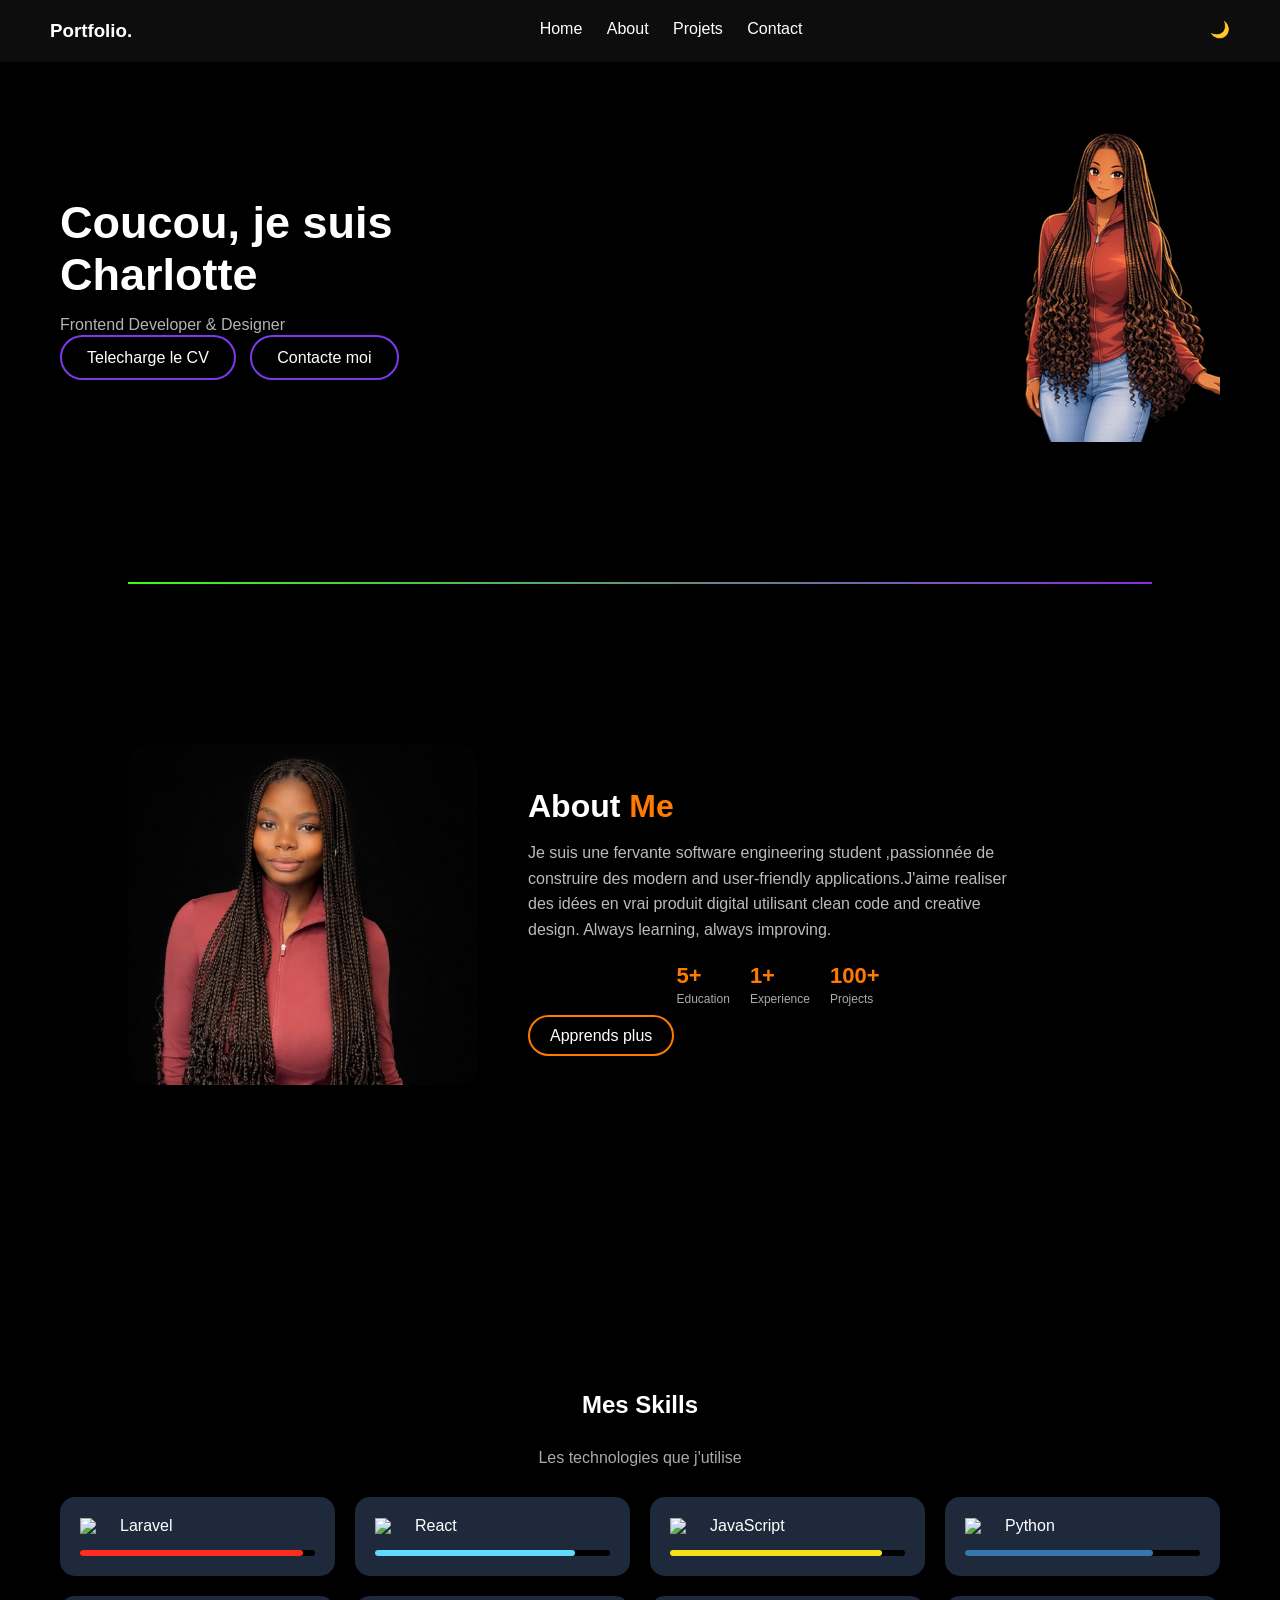
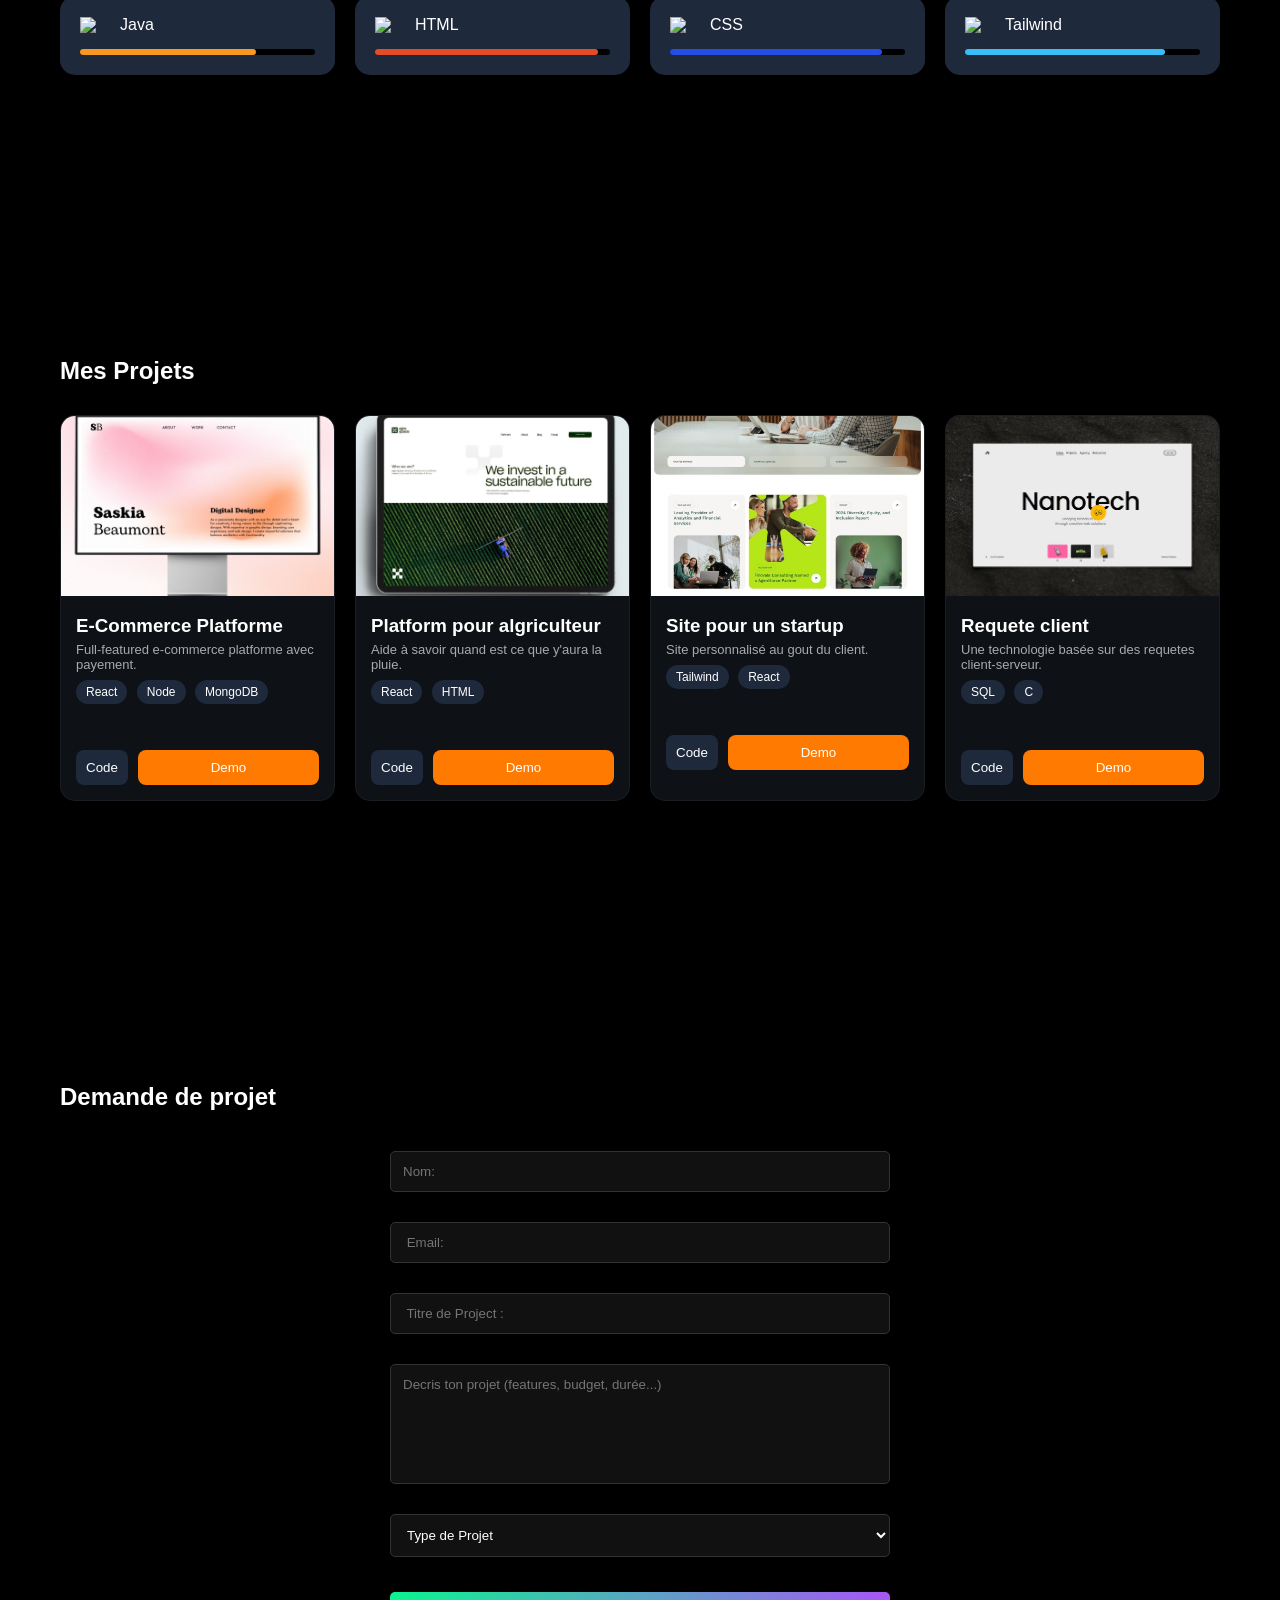
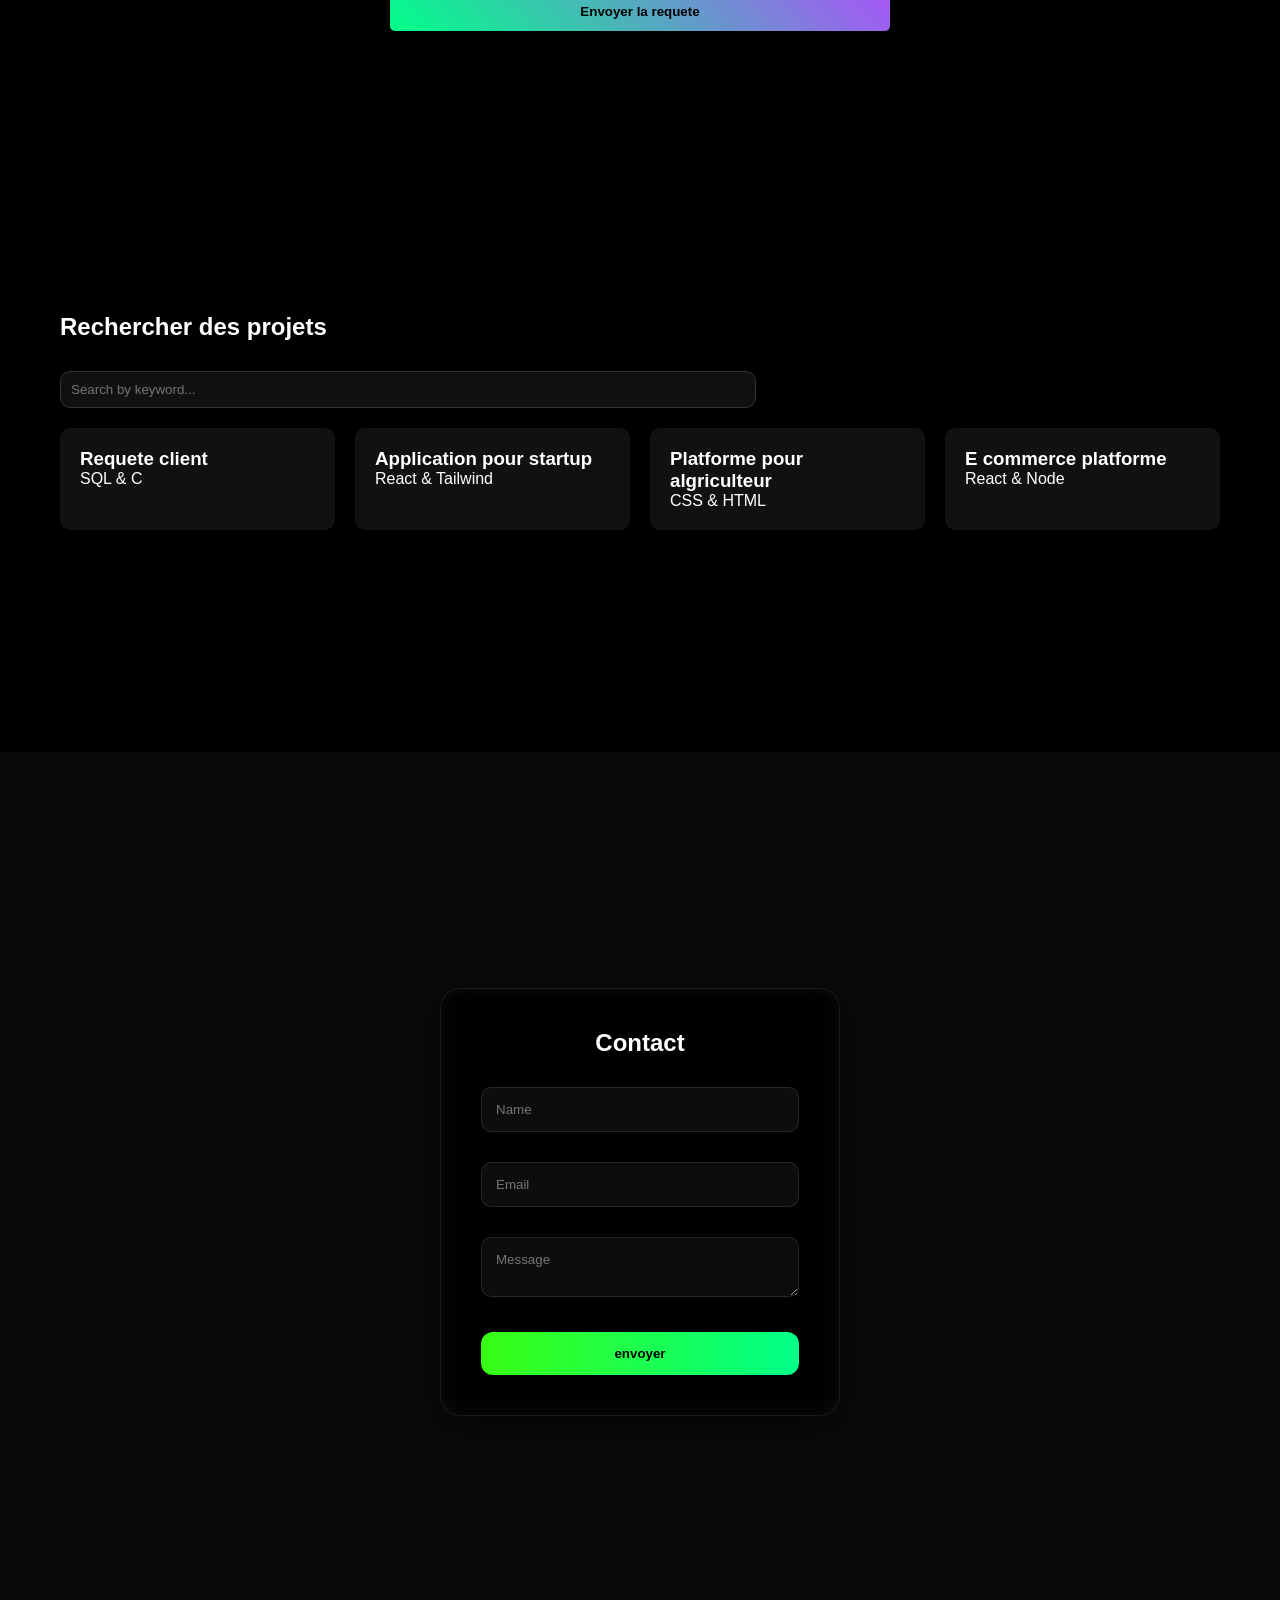
==== index.html @ 7bc85e10 "update changes" ====
<!DOCTYPE html>
<html lang="en">

<head>
    <meta charset="UTF-8">
    <title>Charlotte Portfolio</title>

    <style>
        /* RESET */
        * {
            margin: 0;
            padding: 0;
            box-sizing: border-box;
            font-family: 'Segoe UI', sans-serif;
            transition: 0.3s;
        }

        /* THEMES */
        :root {
            --bg: #000000;
            --card: #1e293b;
            --text: #fff;
            --accent: #7c3aed;
        }

        .light {
            --bg: #f3f4f6;
            --card: #ffffff;
            --text: #111;
        }

        /* BODY */
        body {
            background: var(--bg);
            color: var(--text);
        }

        /* NAV */
        nav {
            display: flex;
            justify-content: space-between;
            padding: 20px 50px;
            background: rgba(255, 255, 255, 0.05);
            backdrop-filter: blur(10px);
        }

        nav a {
            color: var(--text);
            text-decoration: none;
            margin: 0 10px;
        }

        .toggle {
            cursor: pointer;
        }

        /* HERO */
        .hero {
            display: flex;
            align-items: center;
            justify-content: space-between;
            padding: 60px;
            flex-wrap: wrap;
        }

        .hero-text {
            max-width: 500px;
            animation: fadeUp 1s ease;
        }

        .hero h1 {
            font-size: 45px;
        }

        .hero p {
            margin: 15px 0;
            opacity: 0.7;
        }

        .btn {
            padding: 12px 25px;
            border-radius: 30px;
            background: var(--accent);
            color: #fff;
            border: none;
            cursor: pointer;
            margin-right: 10px;
            margin-top: 100px;
            text-decoration: none;
        }

        .btn-outline {
            border: 2px solid var(--accent);
            background: none;
        }

        /* IMAGE */
        .hero img {
            max-width: 100%;
            animation: float 4s infinite ease-in-out;
        }


        /* ABOUT */
        .section {
            padding: 60px;
        }

        .about {
            display: flex;
            align-items: center;
            gap: 40px;
            flex-wrap: wrap;
        }

        .about-box {
            background: var(--card);
            padding: 20px;
            border-radius: 15px;
        }

        /* SKILLS */
        .skills {
            display: grid;
            grid-template-columns: repeat(auto-fit, minmax(220px, 1fr));
            gap: 20px;
        }

        .skill {
            background: var(--card);
            padding: 20px;
            border-radius: 15px;
        }

        .bar {
            height: 6px;
            background: #333;
            border-radius: 10px;
            margin-top: 10px;
        }

        .bar span {
            display: block;
            height: 100%;
            background: var(--accent);
        }

        /* PROJECTS */
        .projects {
            display: grid;
            grid-template-columns: repeat(auto-fit, minmax(250px, 1fr));
            gap: 20px;
        }

        .project {
            background: #1a1a1a;
            border-radius: 15px;
            overflow: hidden;
            transition: 0.4s;
        }

        .project:hover {
            transform: translateY(-10px);
        }

        /* CONTACT */
        form {
            display: grid;
            gap: 10px;
            max-width: 400px;
        }

        input,
        textarea {
            padding: 10px;
            border: none;
            border-radius: 10px;
            background: var(--card);
            color: var(--text);
        }

        /* ANIMATIONS */
        @keyframes fadeUp {
            from {
                opacity: 0;
                transform: translateY(30px);
            }

            to {
                opacity: 1;
            }
        }

        @keyframes float {

            0%,
            100% {
                transform: translateY(0);
            }

            50% {
                transform: translateY(-15px);
            }
        }

        /* RESPONSIVE */
        @media(max-width:768px) {
            .hero {
                flex-direction: column;
                text-align: center;
            }

            .about {
                flex-direction: column;
            }
        }

        /* SECTION */
        .skills-section {
            padding: 60px;
            text-align: center;
        }

        .subtitle {
            color: #aaa;
            margin-bottom: 30px;
        }

        /* GRID */
        .skills-grid {
            display: grid;
            grid-template-columns: repeat(auto-fit, minmax(220px, 1fr));
            gap: 20px;
        }

        /* CARD */
        .skill-card {
            background: #1e293b;
            padding: 20px;
            border-radius: 15px;
            text-align: left;
            transition: 0.3s;
        }

        .skill-card:hover {
            transform: translateY(-8px);
            box-shadow: 0 0 20px rgba(255, 122, 0, 0.3);
        }

        /* HEADER */
        .skill-header {
            display: flex;
            align-items: center;
            gap: 10px;
            margin-bottom: 15px;
        }

        .skill-header img {
            width: 30px;
        }

        /* PROGRESS */
        .progress {
            background: #000000;
            height: 6px;
            border-radius: 10px;
        }

        .bar {
            height: 100%;
            border-radius: 10px;
            animation: load 1.5s ease;
        }

        /* COLORS */
        .laravel {
            width: 95%;
            background: #ff2d20;
        }

        .react {
            width: 85%;
            background: #61dafb;
        }

        .js {
            width: 90%;
            background: #f7df1e;
        }

        .python {
            width: 80%;
            background: #3776ab;
        }

        /* ANIMATION */
        @keyframes load {
            from {
                width: 0;
            }
        }

        /* NOUVELLES BARRES */

        .java {
            width: 75%;
            background: #f89820;
        }

        .html {
            width: 95%;
            background: #e34c26;
        }

        .css {
            width: 90%;
            background: #264de4;
        }

        .tailwind {
            width: 85%;
            background: #38bdf8;
        }

        /* GRID */
        .projects {
            display: grid;
            grid-template-columns: repeat(auto-fit, minmax(300px, 1fr));
            gap: 25px;
        }

        /* CARD */
        .project-card {
            background: #0e1116;
            border-radius: 15px;
            overflow: hidden;
            border: 1px solid rgba(255, 255, 255, 0.05);
            transition: 0.4s ease;
        }

        /* IMAGE */
        .project-card img {
            width: 100%;
            height: 180px;
            object-fit: cover;
        }

        /* CONTENT */
        .project-content {
            padding: 15px;
        }

        .project-content h3 {
            margin-bottom: 5px;
        }

        .project-content p {
            font-size: 13px;
            color: #aaa;
        }

        /* TECH TAGS */
        .tech {
            margin: 10px 0;
        }

        .tech span {
            background: #1e293b;
            padding: 5px 10px;
            border-radius: 20px;
            margin-right: 5px;
            font-size: 12px;
        }

        /* BUTTONS */
        .buttons {
            display: flex;
            gap: 10px;
            margin-top: 50px;
        }

        .btn-dark {
            background: #1e293b;
            color: white;
            border: none;
            padding: 10px;
            border-radius: 8px;
            cursor: pointer;
        }

        .btn-orange {
            flex: 1;
            background: #ff7a00;
            color: white;
            border: none;
            padding: 10px;
            border-radius: 8px;
            cursor: pointer;
        }

        /* 🔥 HOVER PROPRE */
        .project-card:hover {
            transform: translateY(-8px);
            box-shadow: 0 15px 40px rgba(0, 0, 0, 0.6);
        }

        .project-card:hover img {
            transform: scale(1.05);
        }

        .project-card img {
            transition: 0.4s;
        }

        /* SECTION */
        .about {
            padding: 80px 10%;
        }

        /* LAYOUT */
        .about-container {
            display: flex;
            align-items: center;
            justify-content: space-between;
            gap: 50px;
            flex-wrap: wrap;
        }

        /* IMAGE */
        .about-img img {
            width: 350px;
            border-radius: 20px;
            object-fit: cover;
            box-shadow: 0 20px 40px rgba(0, 0, 0, 0.6);
        }

        /* TEXT */
        .about-text {
            max-width: 500px;
        }

        .about-text h2 {
            font-size: 32px;
            margin-bottom: 15px;
        }

        .about-text h2 span {
            color: #ff7a00;
        }

        .about-text p {
            color: #bbb;
            margin-bottom: 20px;
            line-height: 1.6;
        }

        /* STATS */
        .about-stats {
            display: flex;
            gap: 30px;
            margin: 20px 0;
        }

        .about-stats h3 {
            color: #ff7a00;
            font-size: 22px;
        }

        .about-stats span {
            font-size: 12px;
            color: #aaa;
        }

        @media (max-width: 768px) {
            .navbar {
                flex-direction: column;
                gap: 10px;
            }
        }

        @media (max-width: 768px) {
            .hero-buttons {
                display: flex;
                flex-direction: column;
                gap: 10px;
            }
        }

        .about-stats {
            display: flex;
            gap: 20px;
            flex-wrap: wrap;
            justify-content: center;
        }

        @media (max-width: 768px) {
            .about-content {
                flex-direction: column;
                text-align: center;
            }

            .about-content img {
                width: 80%;
                margin: auto;
            }
        }

        @media (max-width: 768px) {
            section {
                padding: 40px 20px;
            }
        }

        @media (max-width: 768px) {
            .hero {
                flex-direction: column;
                text-align: center;
            }
        }

        /* BUTTON */
        .learn-btn {
            padding: 10px 20px;
            border: 2px solid #ff7a00;
            background: transparent;
            color: #fff;
            border-radius: 25px;
            cursor: pointer;
            transition: 0.3s;
            text-decoration: none;
        }

        .learn-btn:hover {
            background: #ff7a00;
            color: #000;
        }

        .contact-section {
            min-height: 100vh;
            display: flex;
            justify-content: center;
            align-items: center;

            background: #0a0a0a;
        }

        /* CONTAINER */
        .contact-wrapper {
            width: 400px;
            padding: 40px;
            border-radius: 20px;

            background: rgb(0, 0, 0);
            backdrop-filter: blur(20px);
            -webkit-backdrop-filter: blur(20px);

            border: 1px solid rgba(255, 255, 255, 0.1);

            box-shadow:
                0 8px 32px rgba(0, 0, 0, 0.6),
                inset 0 0 20px rgba(255, 255, 255, 0.05);

            text-align: center;
        }

        /* TITLE */
        .contact-wrapper h2 {
            color: white;
            margin-bottom: 20px;
        }

        .contact-form input,
        .contact-form textarea {
            width: 100%;
            margin: 10px 0;
            padding: 14px;

            border-radius: 10px;
            border: 1px solid rgba(255, 255, 255, 0.1);

            background: rgba(255, 255, 255, 0.05);
            color: white;

            outline: none;
            transition: 0.3s;
        }

        /* FOCUS ANIMATION */
        .contact-form input:focus,
        .contact-form textarea:focus {
            border: 1px solid #39ff14;
            box-shadow: 0 0 10px rgba(57, 255, 20, 0.4);
        }

        .contact-form button {
            width: 100%;
            margin-top: 15px;
            padding: 14px;

            border: none;
            border-radius: 12px;

            background: linear-gradient(90deg, #39ff14, #00ff88);
            color: black;
            font-weight: bold;

            cursor: pointer;
            transition: 0.3s;
        }

        .contact-form button:hover {
            transform: translateY(-2px);
            box-shadow: 0 0 20px #39ff14;
        }

        .contact-form button {
            width: 100%;
            margin-top: 15px;
            padding: 14px;

            border: none;
            border-radius: 12px;

            background: linear-gradient(90deg, #39ff14, #00ff88);
            color: black;
            font-weight: bold;

            cursor: pointer;
            transition: 0.3s;
        }

        .contact-form button:hover {
            transform: translateY(-2px);
            box-shadow: 0 0 20px #39ff14;
        }

        .fade-up {
            opacity: 0;
            transform: translateY(40px);
            transition: all 0.8s ease;
        }

        .fade-up.show {
            opacity: 1;
            transform: translateY(0);
        }

        .section-divider {
            width: 0;
            height: 2px;
            margin: 80px auto;
            background: linear-gradient(to right, #39ff14, #8a2be2);
            transition: width 1s ease;
        }

        .section-divider.show {
            width: 80%;
        }

        h2 {
            margin-bottom: 30px;
        }

        /* FORM */
        .form {
            max-width: 500px;
            margin: auto;
            display: flex;
            flex-direction: column;
        }

        .form input,
        .form textarea,
        .form select {
            margin: 10px 0;
            padding: 12px;
            border: 1px solid #333;
            background: #111;
            color: white;
            border-radius: 5px;
        }

        .form textarea {
            height: 120px;
            resize: none;
        }

        /* BUTTON */
        .form button {
            margin-top: 15px;
            padding: 12px;
            border: none;
            background: linear-gradient(45deg, #00ff88, #a855f7);
            color: black;
            font-weight: bold;
            cursor: pointer;
            border-radius: 5px;
        }

        /* SEARCH */
        #search {
            width: 60%;
            padding: 10px;
            margin-bottom: 20px;
            background: #111;
            border: 1px solid #333;
            color: white;
        }

        /* PROJECTS */
        .projects {
            display: grid;
            grid-template-columns: repeat(auto-fit, minmax(200px, 1fr));
            gap: 20px;
        }

        .project {
            background: #111;
            padding: 20px;
            border-radius: 10px;
            transition: 0.3s;
        }

        .project:hover {
            box-shadow: 0 0 10px #a855f7;
        }
    </style>
</head>

<body>

    <nav>
        <h3>Portfolio.</h3>
        <div>
            <a href="#">Home</a>
            <a href="about.html">About</a>
            <a href="projects.html">Projets</a>
            <a href="contact.html">Contact</a>
        </div>
        <span class="toggle" onclick="toggleMode()">🌙</span>
    </nav>

    <section class="hero">
        <div class="hero-text">
            <h1>Coucou, je suis Charlotte</h1>
            <p>Frontend Developer & Designer</p>
            <a href="files/cv_design_exact.pdf" class="btn btn-outline">Telecharge le CV</a>
            <a href="contact.html" class="btn btn-outline">Contacte moi</a>
        </div>
        <img src="images/image0.png">
    </section>
    <div class="section-divider"></div>
    <section class="about">

        <div class="about-container">

            <!-- IMAGE -->
            <div class="about-img">
                <img src="images/image0 (12).jpeg" alt="me">
            </div>

            <!-- TEXT -->
            <div class="about-text">
                <h2>About <span>Me</span></h2>

                <p>
                    Je suis une fervante software engineering student ,passionnée de construire des modern
                    and user-friendly applications.J'aime realiser des idées en vrai produit digital utilisant
                    clean code and creative design. Always learning, always improving.
                </p>

                <!-- STATS -->
                <div class="about-stats">
                    <div>
                        <h3>5+</h3>
                        <span>Education</span>
                    </div>
                    <div>
                        <h3>1+</h3>
                        <span> Experience</span>
                    </div>
                    <div>
                        <h3>100+</h3>
                        <span>Projects </span>
                    </div>
                </div>

                <a href="about.html" class="learn-btn">Apprends plus</a>

            </div>

        </div>

    </section>
    <div class="section-divider"></div>

    <section class="skills-section">
        <h2>Mes Skills</h2>
        <p class="subtitle"> Les technologies que j'utilise</p>

        <div class="skills-grid">

            <!-- Laravel -->
            <div class="skill-card">
                <div class="skill-header">
                    <img src="https://cdn.jsdelivr.net/gh/devicons/devicon/icons/laravel/laravel-original.svg">
                    <span>Laravel</span>
                </div>
                <div class="progress">
                    <div class="bar laravel"></div>
                </div>
            </div>

            <!-- React -->
            <div class="skill-card">
                <div class="skill-header">
                    <img src="https://cdn.jsdelivr.net/gh/devicons/devicon/icons/react/react-original.svg">
                    <span>React</span>
                </div>
                <div class="progress">
                    <div class="bar react"></div>
                </div>
            </div>

            <!-- JavaScript -->
            <div class="skill-card">
                <div class="skill-header">
                    <img src="https://cdn.jsdelivr.net/gh/devicons/devicon/icons/javascript/javascript-original.svg">
                    <span>JavaScript</span>
                </div>
                <div class="progress">
                    <div class="bar js"></div>
                </div>
            </div>

            <!-- Python -->
            <div class="skill-card">
                <div class="skill-header">
                    <img src="https://cdn.jsdelivr.net/gh/devicons/devicon/icons/python/python-original.svg">
                    <span>Python</span>
                </div>
                <div class="progress">
                    <div class="bar python"></div>
                </div>
            </div>

            <!-- Java -->
            <div class="skill-card">
                <div class="skill-header">
                    <img src="https://cdn.jsdelivr.net/gh/devicons/devicon/icons/java/java-original.svg">
                    <span>Java</span>
                </div>
                <div class="progress">
                    <div class="bar java"></div>
                </div>
            </div>

            <!-- HTML -->
            <div class="skill-card">
                <div class="skill-header">
                    <img src="https://cdn.jsdelivr.net/gh/devicons/devicon/icons/html5/html5-original.svg">
                    <span>HTML</span>
                </div>
                <div class="progress">
                    <div class="bar html"></div>
                </div>
            </div>

            <!-- CSS -->
            <div class="skill-card">
                <div class="skill-header">
                    <img src="https://cdn.jsdelivr.net/gh/devicons/devicon/icons/css3/css3-original.svg">
                    <span>CSS</span>
                </div>
                <div class="progress">
                    <div class="bar css"></div>
                </div>
            </div>

            <!-- Tailwind -->
            <div class="skill-card">
                <div class="skill-header">
                    <img src="https://cdn.jsdelivr.net/gh/devicons/devicon/icons/tailwindcss/tailwindcss-original.svg">
                    <span>Tailwind</span>
                </div>
                <div class="progress">
                    <div class="bar tailwind"></div>
                </div>
            </div>

        </div>
    </section>
    <div class="section-divider"></div>

    <section class="section">
        <h2>Mes Projets</h2>
        <div class="projects">

            <!-- CARD -->
            <div class="project-card">
                <img src="images/image0 (11).jpeg">

                <div class="project-content">
                    <h3>E-Commerce Platforme</h3>
                    <p>Full-featured e-commerce platforme avec payement.</p>

                    <div class="tech">
                        <span>React</span>
                        <span>Node</span>
                        <span>MongoDB</span>
                    </div>

                    <div class="buttons">
                        <button class="btn-dark">Code</button>
                        <button class="btn-orange">Demo</button>
                    </div>
                </div>
            </div>

            <!-- DUPLIQUE POUR FAIRE 8 -->
            <div class="project-card">
                <img src="images/image1 (1).jpeg">
                <div class="project-content">
                    <h3>Platform pour algriculteur</h3>
                    <p>Aide à savoir quand est ce que y'aura la pluie.</p>
                    <div class="tech">
                        <span>React</span>
                        <span>HTML</span>
                    </div>
                    <div class="buttons">
                        <button class="btn-dark">Code</button>
                        <button class="btn-orange">Demo</button>
                    </div>
                </div>
            </div>

            <div class="project-card">
                <img src="images/image2.jpeg">
                <div class="project-content">
                    <h3>Site pour un startup</h3>
                    <p>Site personnalisé au gout du client.</p>
                    <div class="tech">
                        <span>Tailwind</span>
                        <span>React</span>
                    </div>
                    <div class="buttons">
                        <button class="btn-dark">Code</button>
                        <button class="btn-orange">Demo</button>
                    </div>
                </div>
            </div>

            <div class="project-card">
                <img src="images/image4.jpeg">
                <div class="project-content">
                    <h3>Requete client </h3>
                    <p>Une technologie basée sur des requetes client-serveur.</p>
                    <div class="tech">
                        <span>SQL</span>
                        <span>C</span>
                    </div>
                    <div class="buttons">
                        <button class="btn-dark">Code</button>
                        <button class="btn-orange">Demo</button>
                    </div>
                </div>
            </div>





        </div>
    </section>

    <div class="section-divider"></div>
    <section class="section">
        <h2>Demande de projet</h2>

        <form class="form">
            <input type="text" placeholder="Nom:" required>
            <input type="email" placeholder=" Email:" required>

            <input type="text" placeholder=" Titre de Project :" required>

            <textarea placeholder="Decris ton projet (features, budget, durée...)" required></textarea>

            <select required>
                <option value=""> Type de Projet </option>
                <option>Website</option>
                <option>Mobile App</option>
                <option>Backend API</option>
            </select>

            <button type="submit">Envoyer la requete</button>
        </form>
    </section>

    <div class="section-divider"></div>
    <!-- ===== PROJECT SEARCH ===== -->
    <section class="section">
        <h2>Rechercher des projets</h2>

        <input type="text" id="search" placeholder="Search by keyword...">

        <div class="projects">

            <div class="project" data-name="portfolio website html css">
                <h3>Requete client</h3>
                <p>SQL & C</p>
            </div>

            <div class="project" data-name="todo app javascript">
                <h3>Application pour startup</h3>
                <p>React & Tailwind</p>
            </div>

            <div class="project" data-name="data analysis python pandas">
                <h3>Platforme pour algriculteur</h3>
                <p>CSS & HTML</p>
            </div>

            <div class="project" data-name="api backend express node">
                <h3>E commerce platforme</h3>
                <p>React & Node</p>
            </div>

        </div>
    </section>

    <div class="section-divider"></div>

    <section class="contact-section">
        <div class="contact-wrapper">

            <h2>Contact</h2>

            <form class="contact-form">
                <input type="text" placeholder="Name">
                <input type="email" placeholder="Email">
                <textarea placeholder="Message"></textarea>

                <button type="submit">envoyer</button>
            </form>

        </div>
    </section>

    <script>
        function toggleMode() {
            document.body.classList.toggle("light")
        }
        const elements = document.querySelectorAll('.fade-up');

        window.addEventListener('scroll', () => {
            elements.forEach(el => {
                const top = el.getBoundingClientRect().top;
                if (top < window.innerHeight - 50) { el.classList.add('show'); }
            });
        });
        document.querySelectorAll('.section-divider').forEach(el => {
            const top = el.getBoundingClientRect().top;
            if (top < window.innerHeight - 50) { el.classList.add('show'); }
        }); const
            search = document.getElementById("search"); const projects = document.querySelectorAll(".project");
        search.addEventListener("keyup", () => {
            let value = search.value.toLowerCase();

            projects.forEach(project => {
                let name = project.dataset.name;
                project.style.display = name.includes(value) ? "block" : "none";
            });
        });

    </script>

</body>

</html>
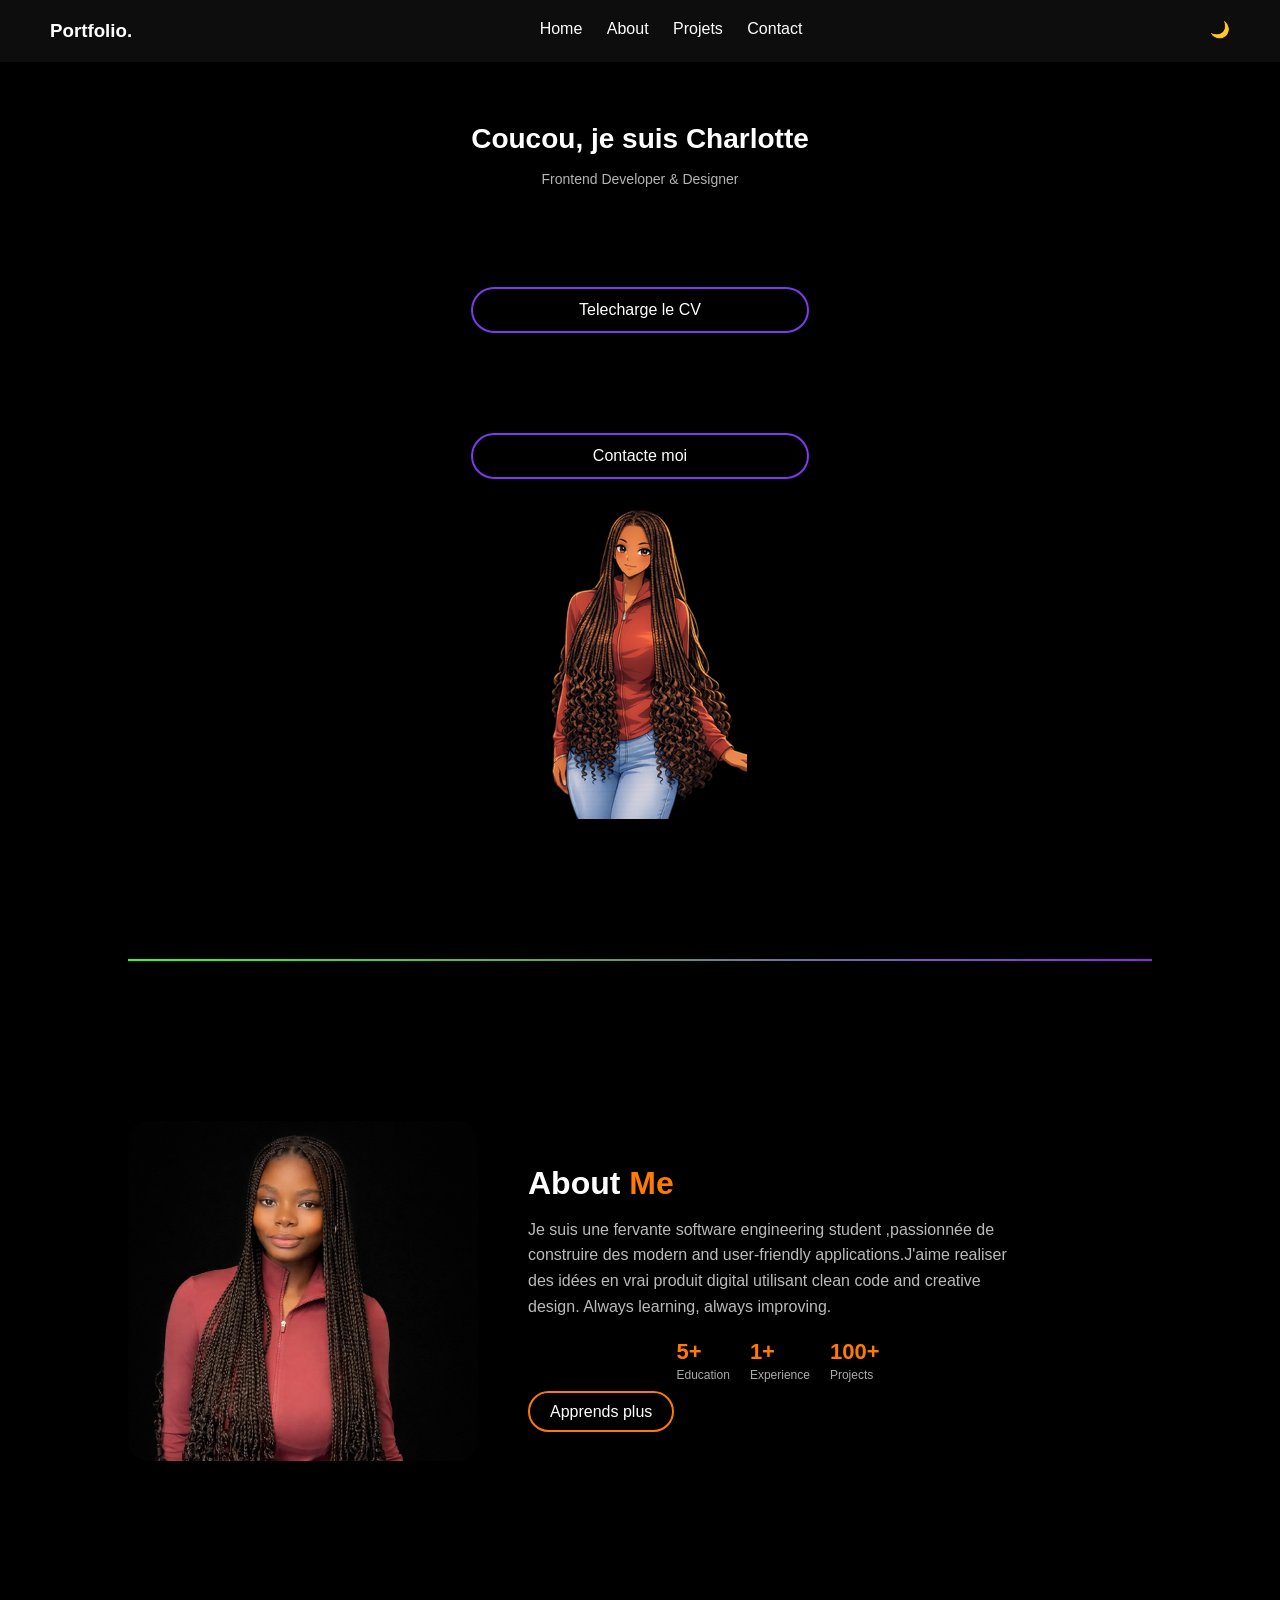
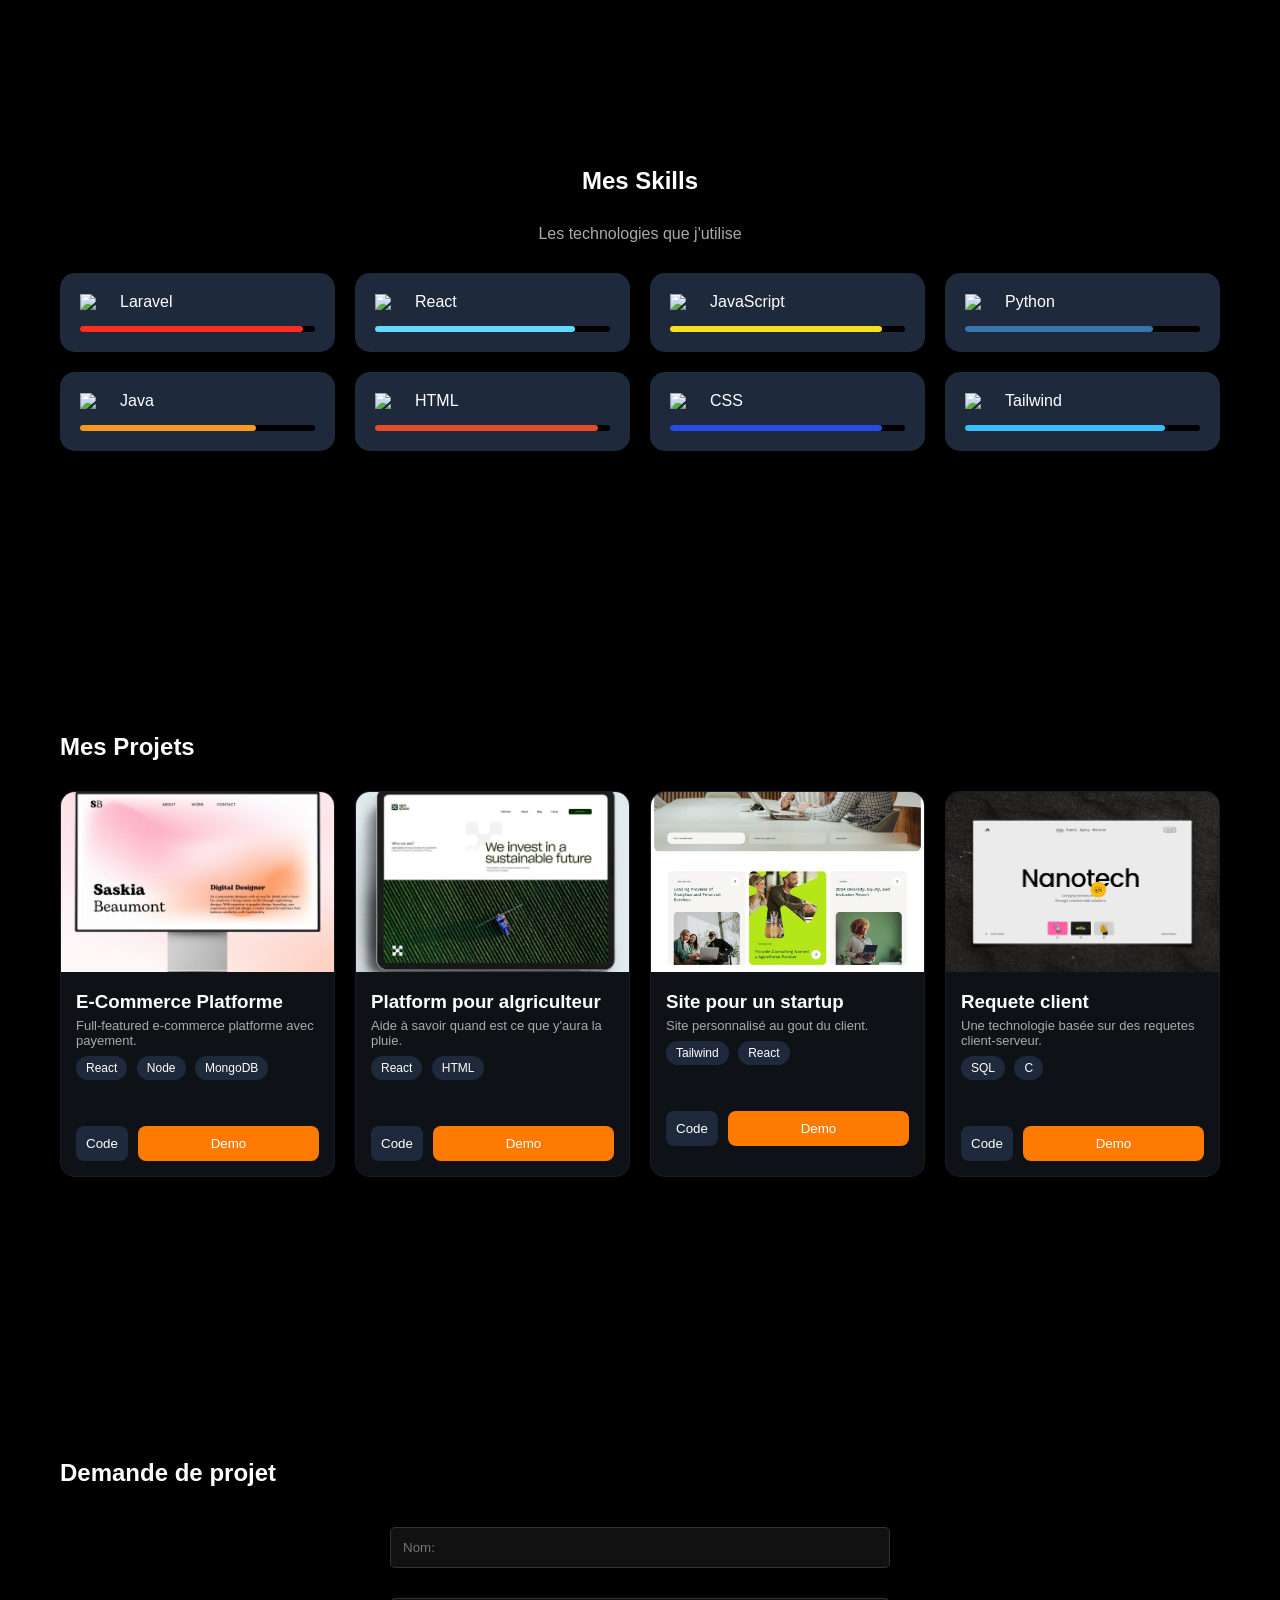
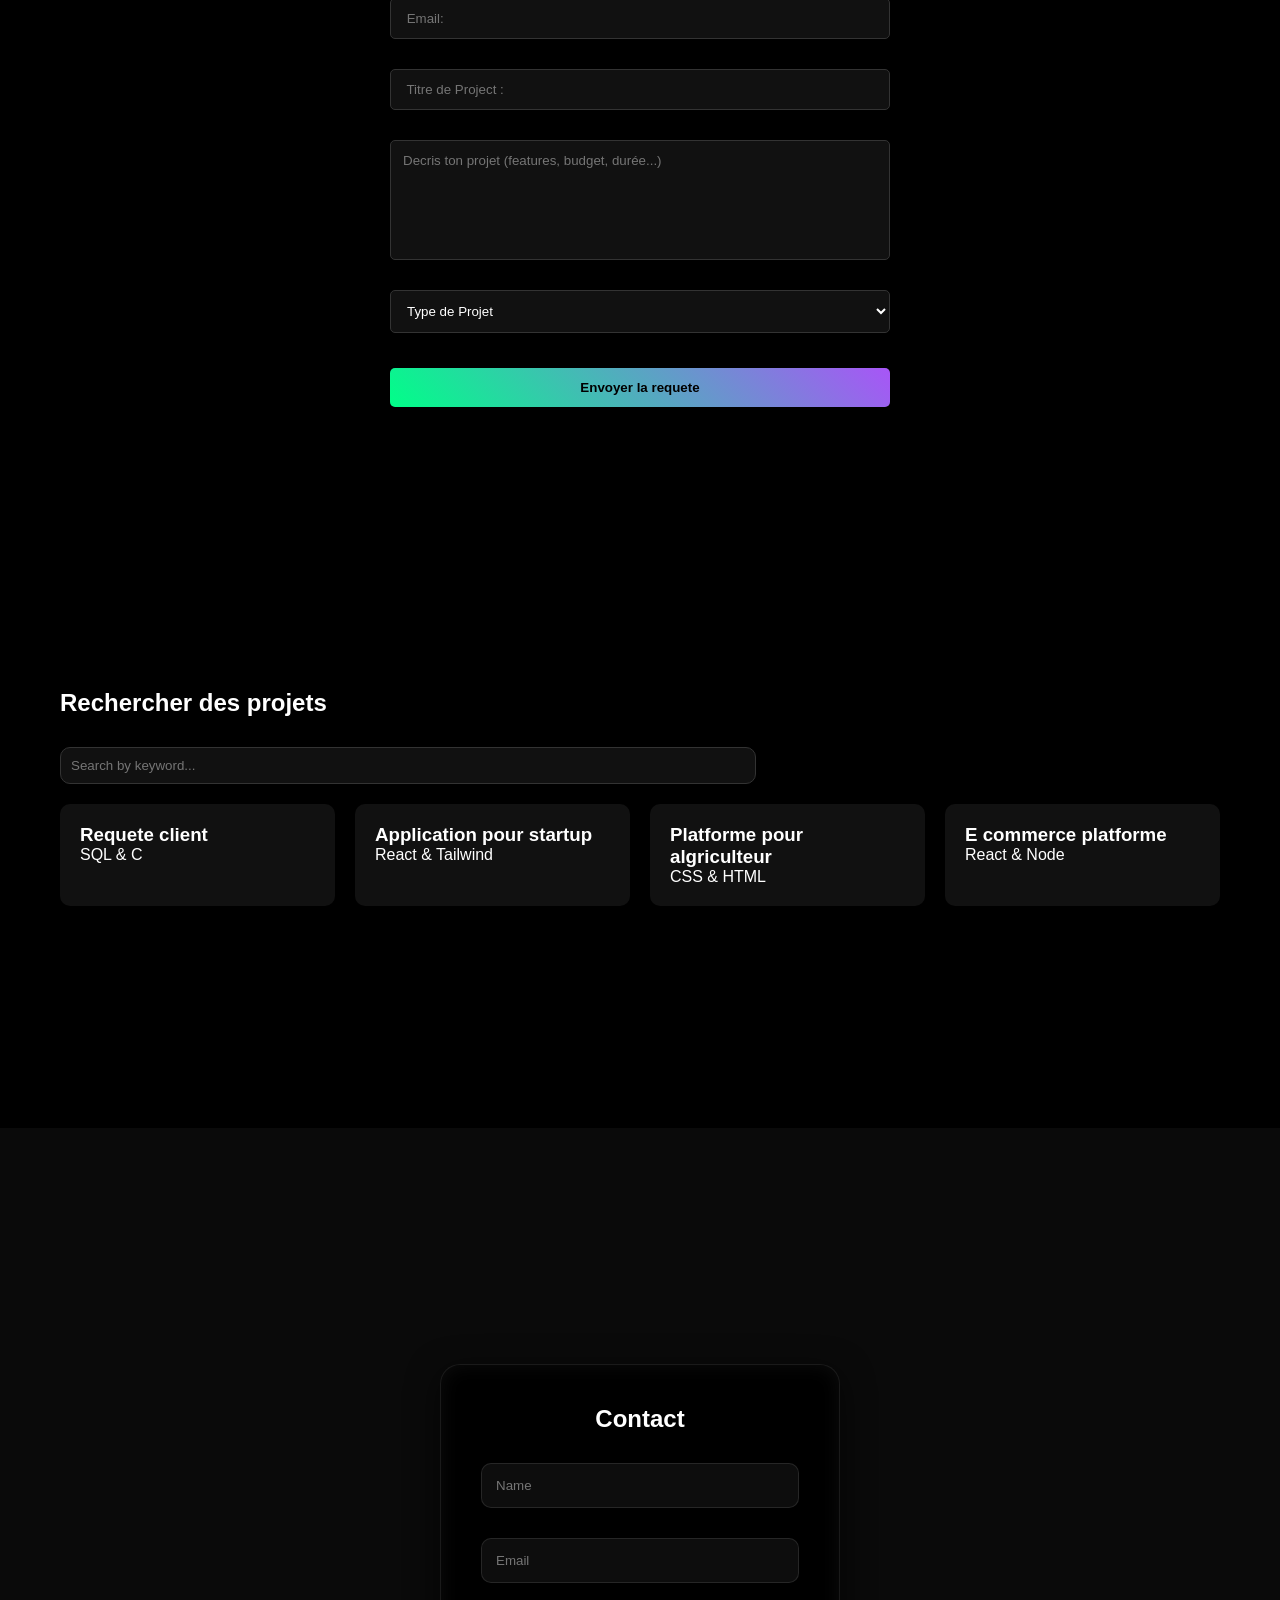
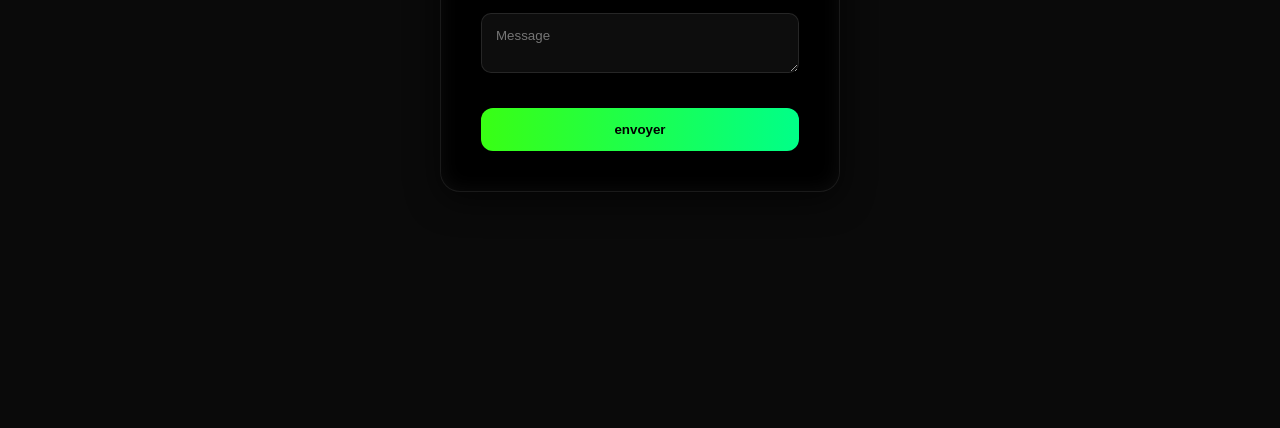
==== commit 66bccba6: "update changes" ====
--- a/index.html
+++ b/index.html
@@ -3,6 +3,7 @@
 
 <head>
     <meta charset="UTF-8">
+    <meta name="viewport" content="width=device-witdh,initial-scale=1.0 ">
     <title>Charlotte Portfolio</title>
 
     <style>
@@ -57,7 +58,9 @@
         /* HERO */
         .hero {
             display: flex;
+            flex-direction: column;
             align-items: center;
+            text-align: center;
             justify-content: space-between;
             padding: 60px;
             flex-wrap: wrap;
@@ -69,12 +72,14 @@
         }
 
         .hero h1 {
-            font-size: 45px;
+            font-size: 28px;
+            line-height: 1.2;
         }
 
         .hero p {
             margin: 15px 0;
             opacity: 0.7;
+            font-size: 14px;
         }
 
         .btn {
@@ -87,6 +92,11 @@
             margin-right: 10px;
             margin-top: 100px;
             text-decoration: none;
+            display: flex;
+            flex-direction: column;
+            align-items: center;
+            width: 100%;
+            gap: 10px;
         }
 
         .btn-outline {
@@ -96,7 +106,8 @@
 
         /* IMAGE */
         .hero img {
-            max-width: 100%;
+            max-width: 80%;
+            margin-top: 20px;
             animation: float 4s infinite ease-in-out;
         }
 
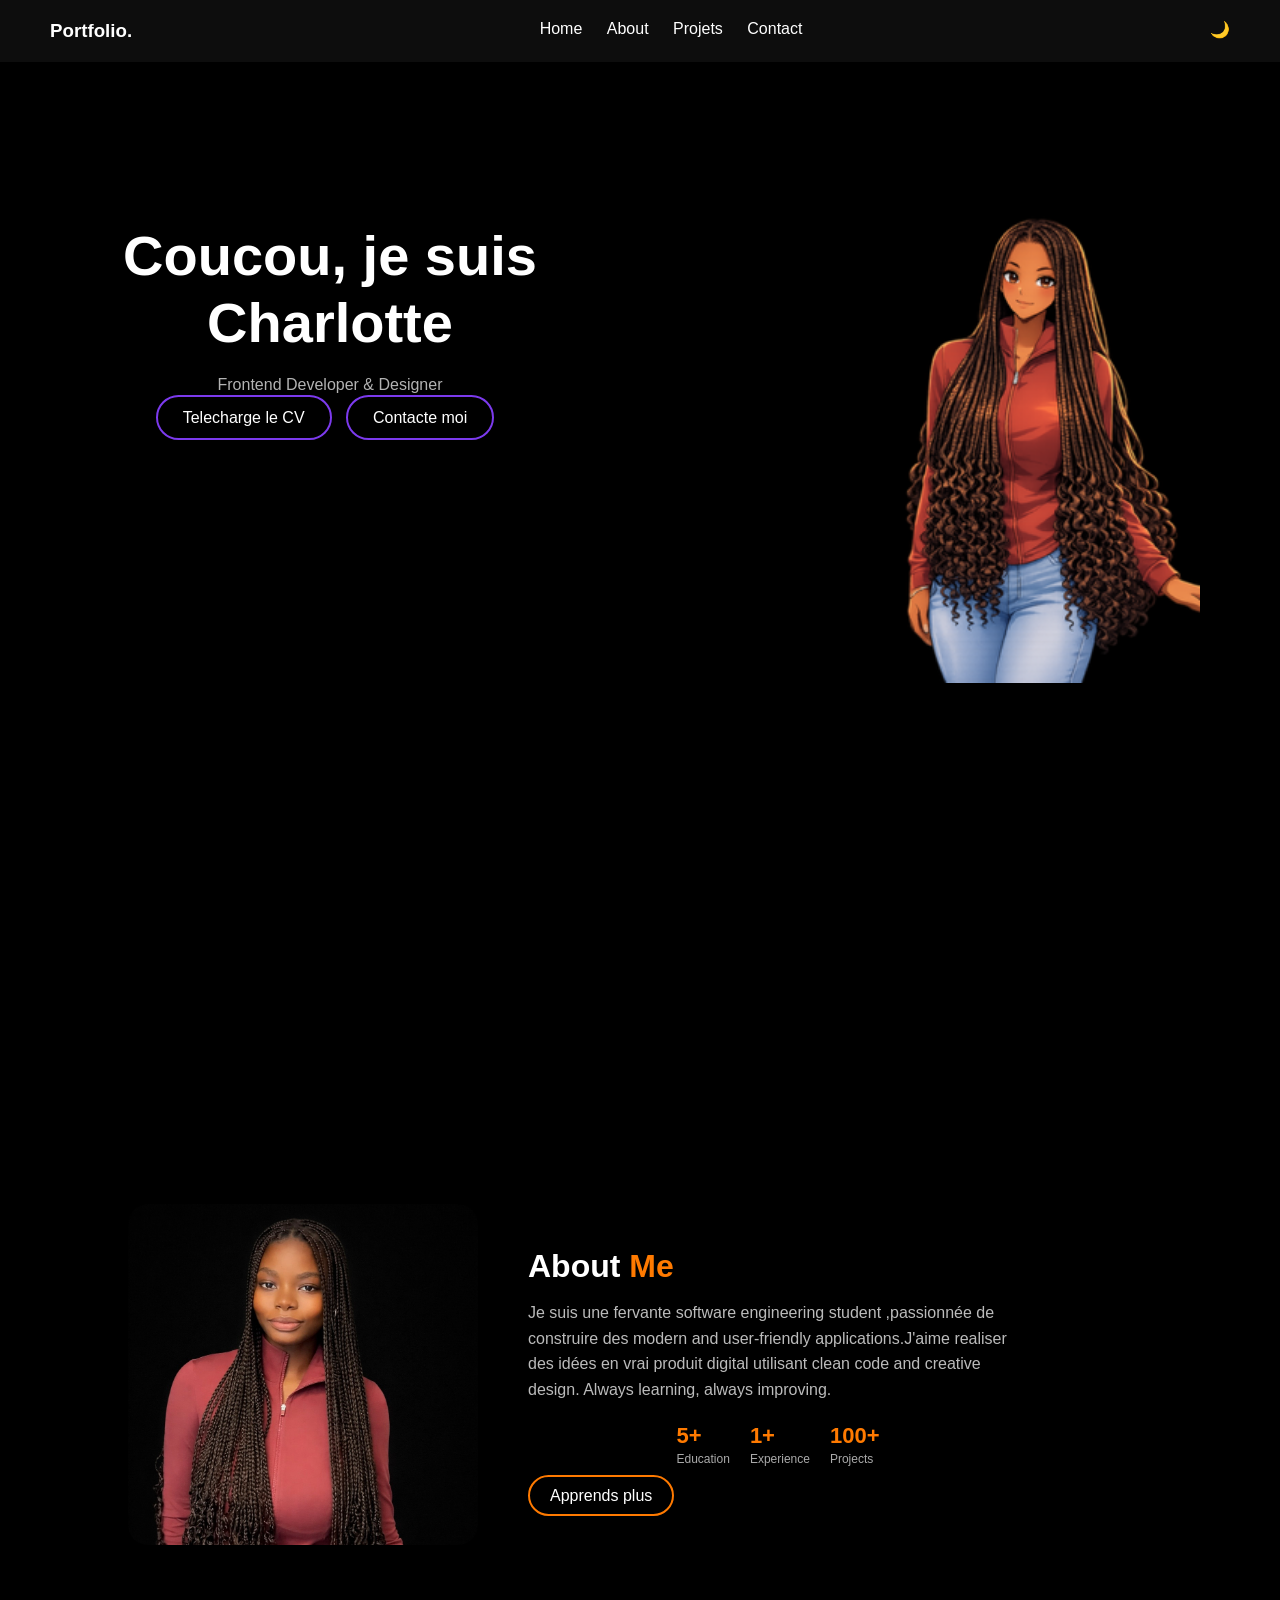
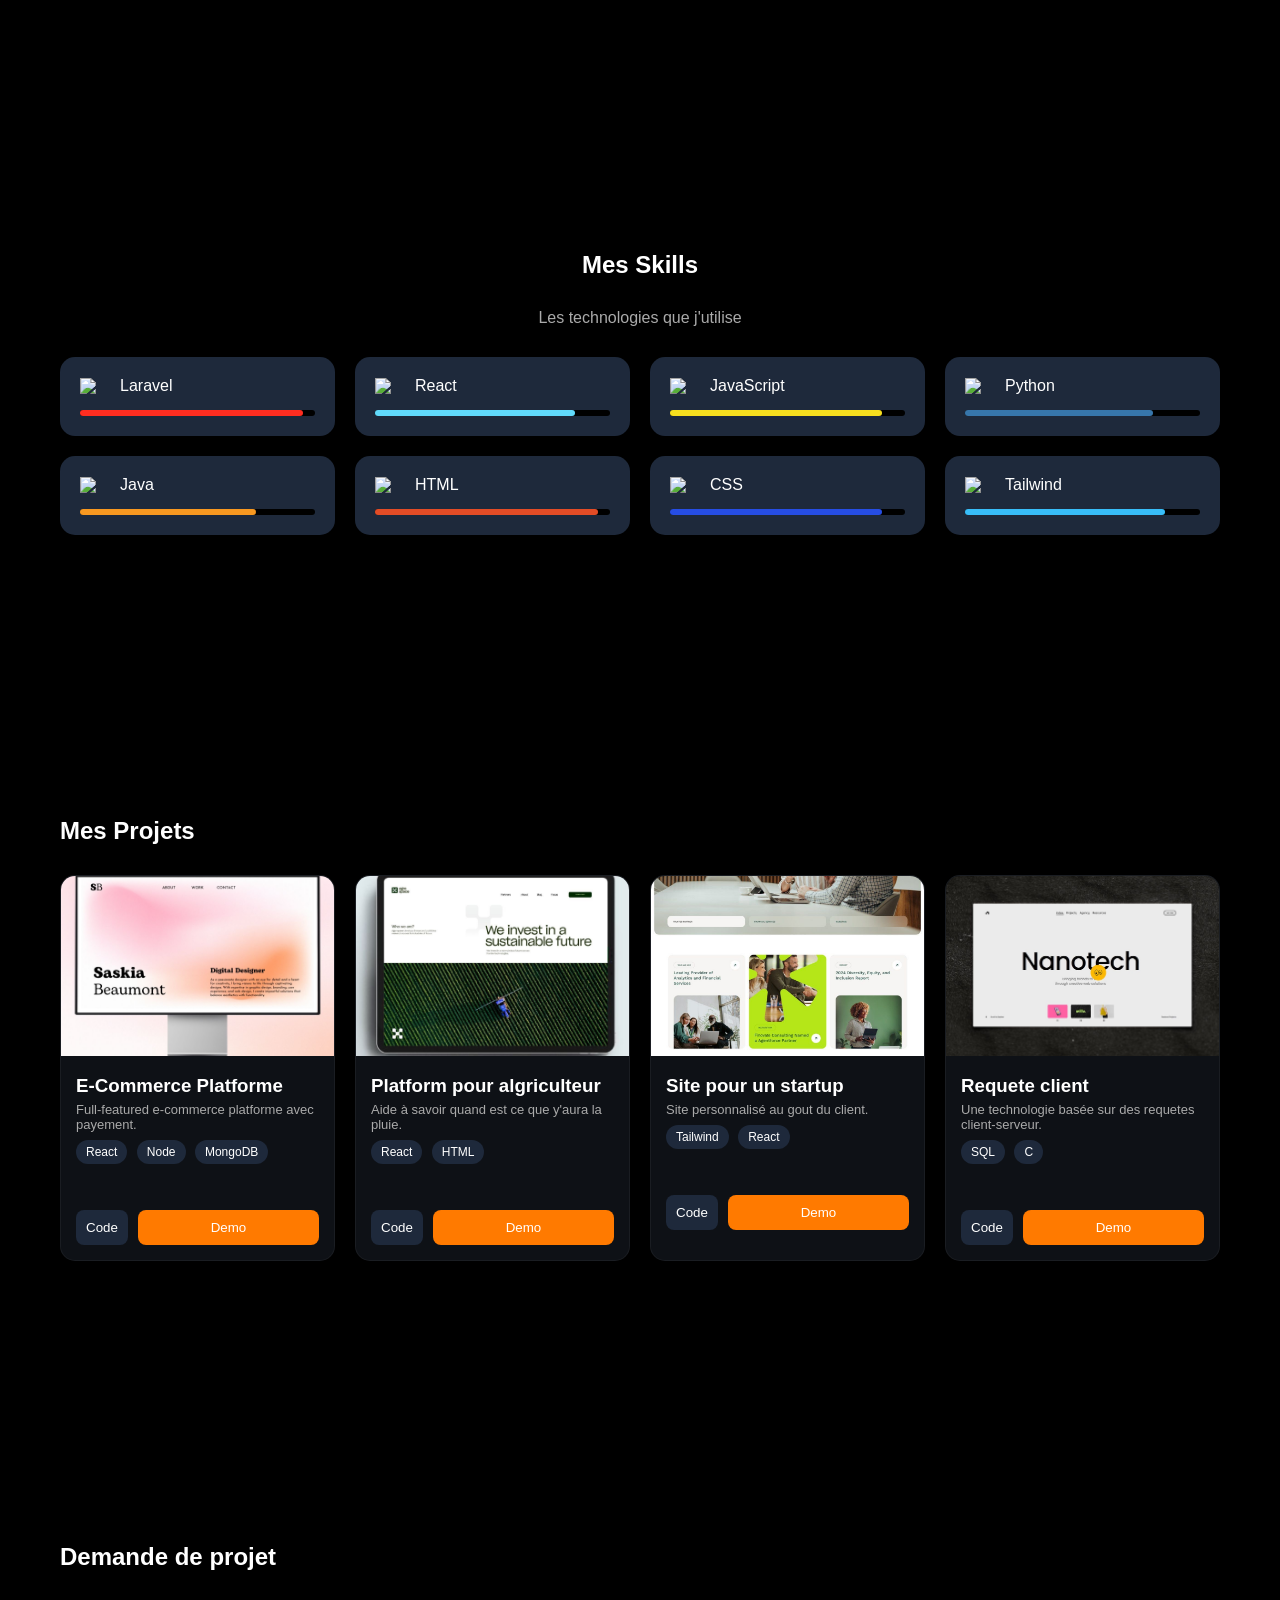
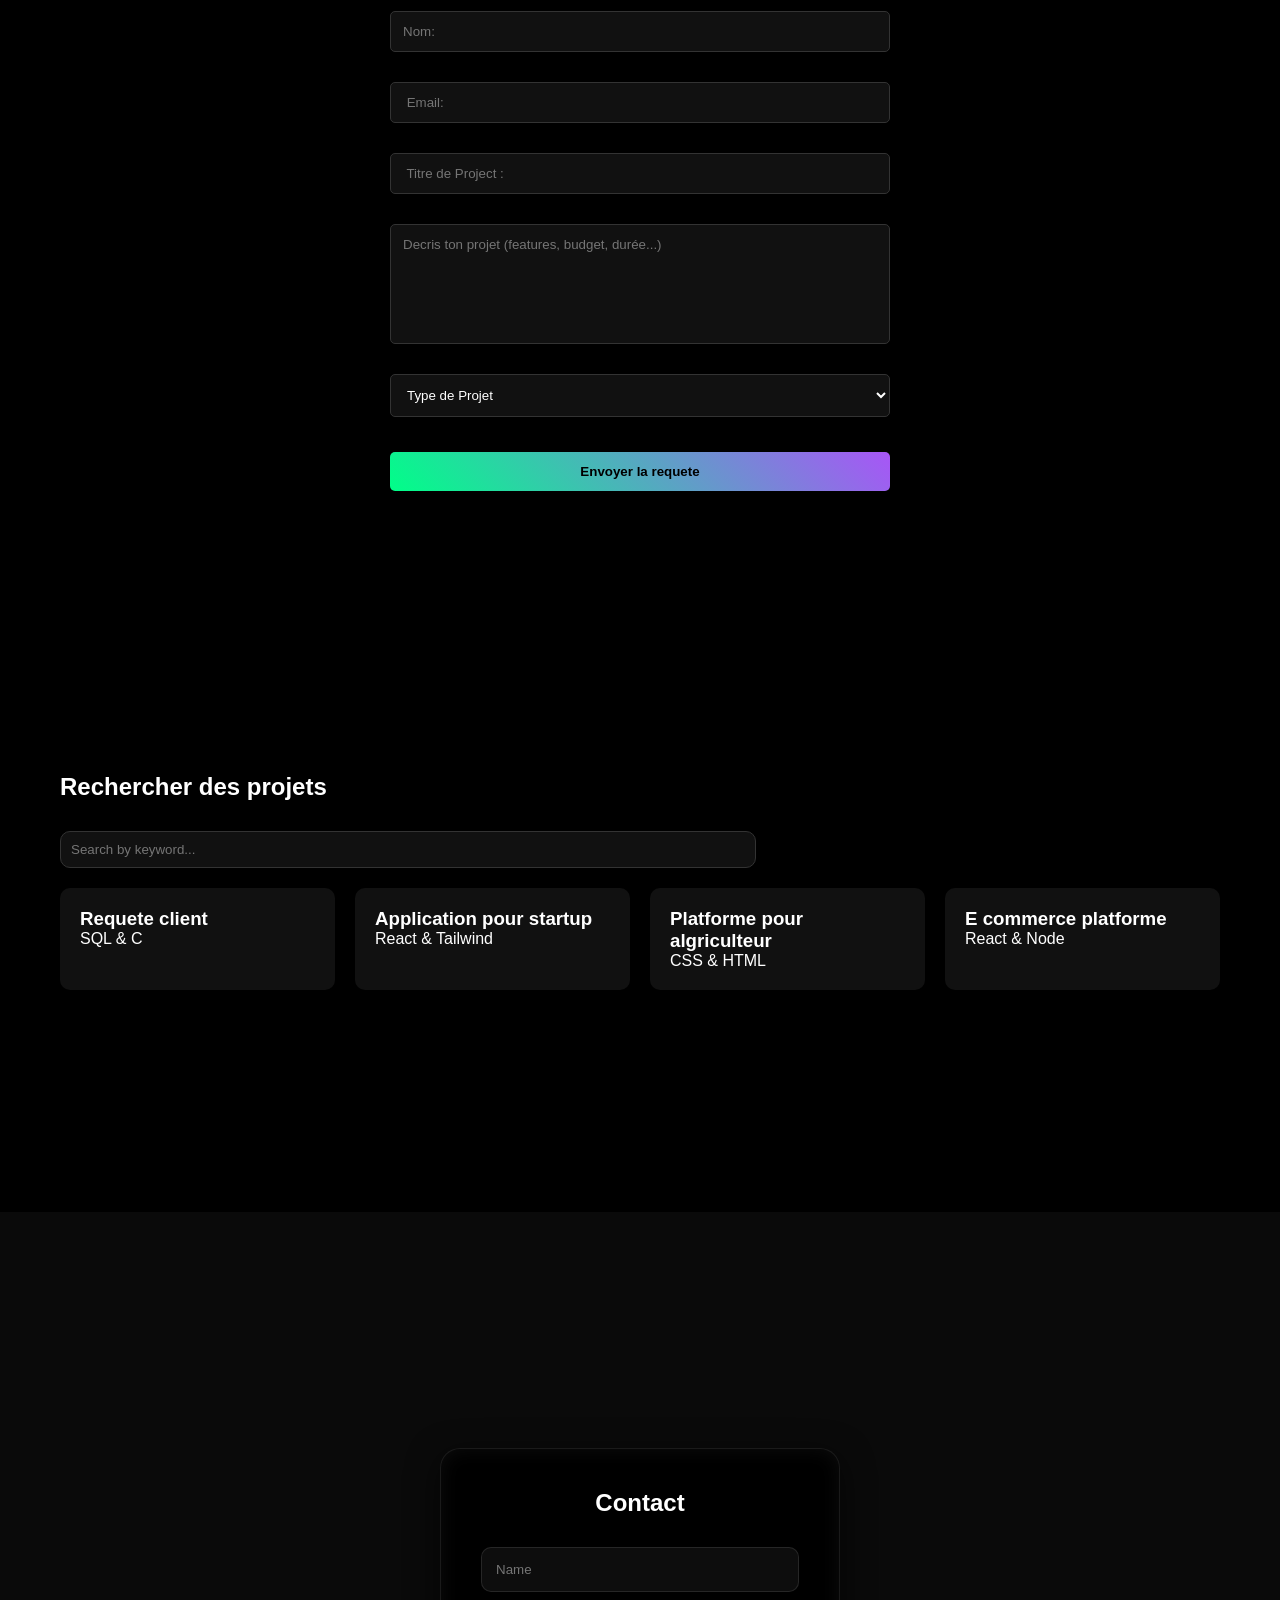
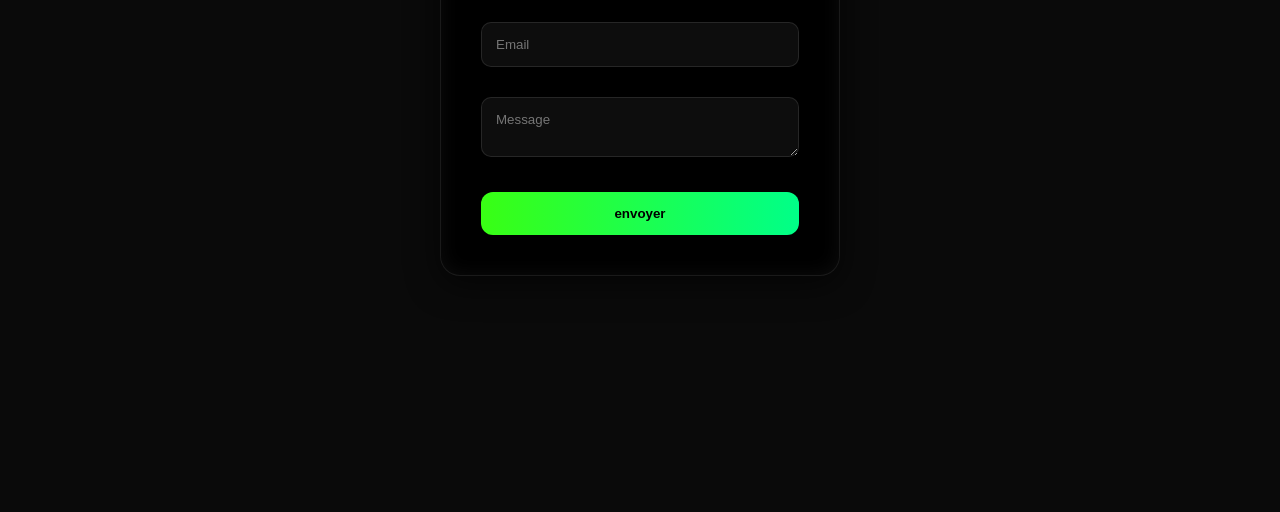
==== commit 1796afe1: "update changes" ====
--- a/index.html
+++ b/index.html
@@ -58,28 +58,31 @@
         /* HERO */
         .hero {
             display: flex;
-            flex-direction: column;
-            align-items: center;
+            align-items: flex-start;
             text-align: center;
             justify-content: space-between;
-            padding: 60px;
-            flex-wrap: wrap;
+            padding: 120px 80px;
+            min-height: 100vh;
+
         }
 
         .hero-text {
             max-width: 500px;
+            margin-top: 40px;
             animation: fadeUp 1s ease;
         }
 
         .hero h1 {
-            font-size: 28px;
+            font-size: 56px;
             line-height: 1.2;
+            margin-bottom: 20px;
+
         }
 
         .hero p {
             margin: 15px 0;
             opacity: 0.7;
-            font-size: 14px;
+
         }
 
         .btn {
@@ -92,11 +95,7 @@
             margin-right: 10px;
             margin-top: 100px;
             text-decoration: none;
-            display: flex;
-            flex-direction: column;
-            align-items: center;
-            width: 100%;
-            gap: 10px;
+
         }
 
         .btn-outline {
@@ -106,11 +105,39 @@
 
         /* IMAGE */
         .hero img {
-            max-width: 80%;
+
             margin-top: 20px;
+            width: 320px;
             animation: float 4s infinite ease-in-out;
         }
 
+        @media (max-width: 768px) {
+
+            .hero {
+                flex-direction: column;
+                text-align: center;
+            }
+
+            .hero h1 {
+                font-size: 28px;
+            }
+
+            .hero-btn {
+                flex-direction: column;
+                gap: 10px;
+                width: 100%;
+                align-items: center;
+            }
+
+            .hero-btn a {
+                width: 80%;
+            }
+
+            .hero img {
+                width: 80%;
+                margin-top: 20px;
+            }
+        }
 
         /* ABOUT */
         .section {
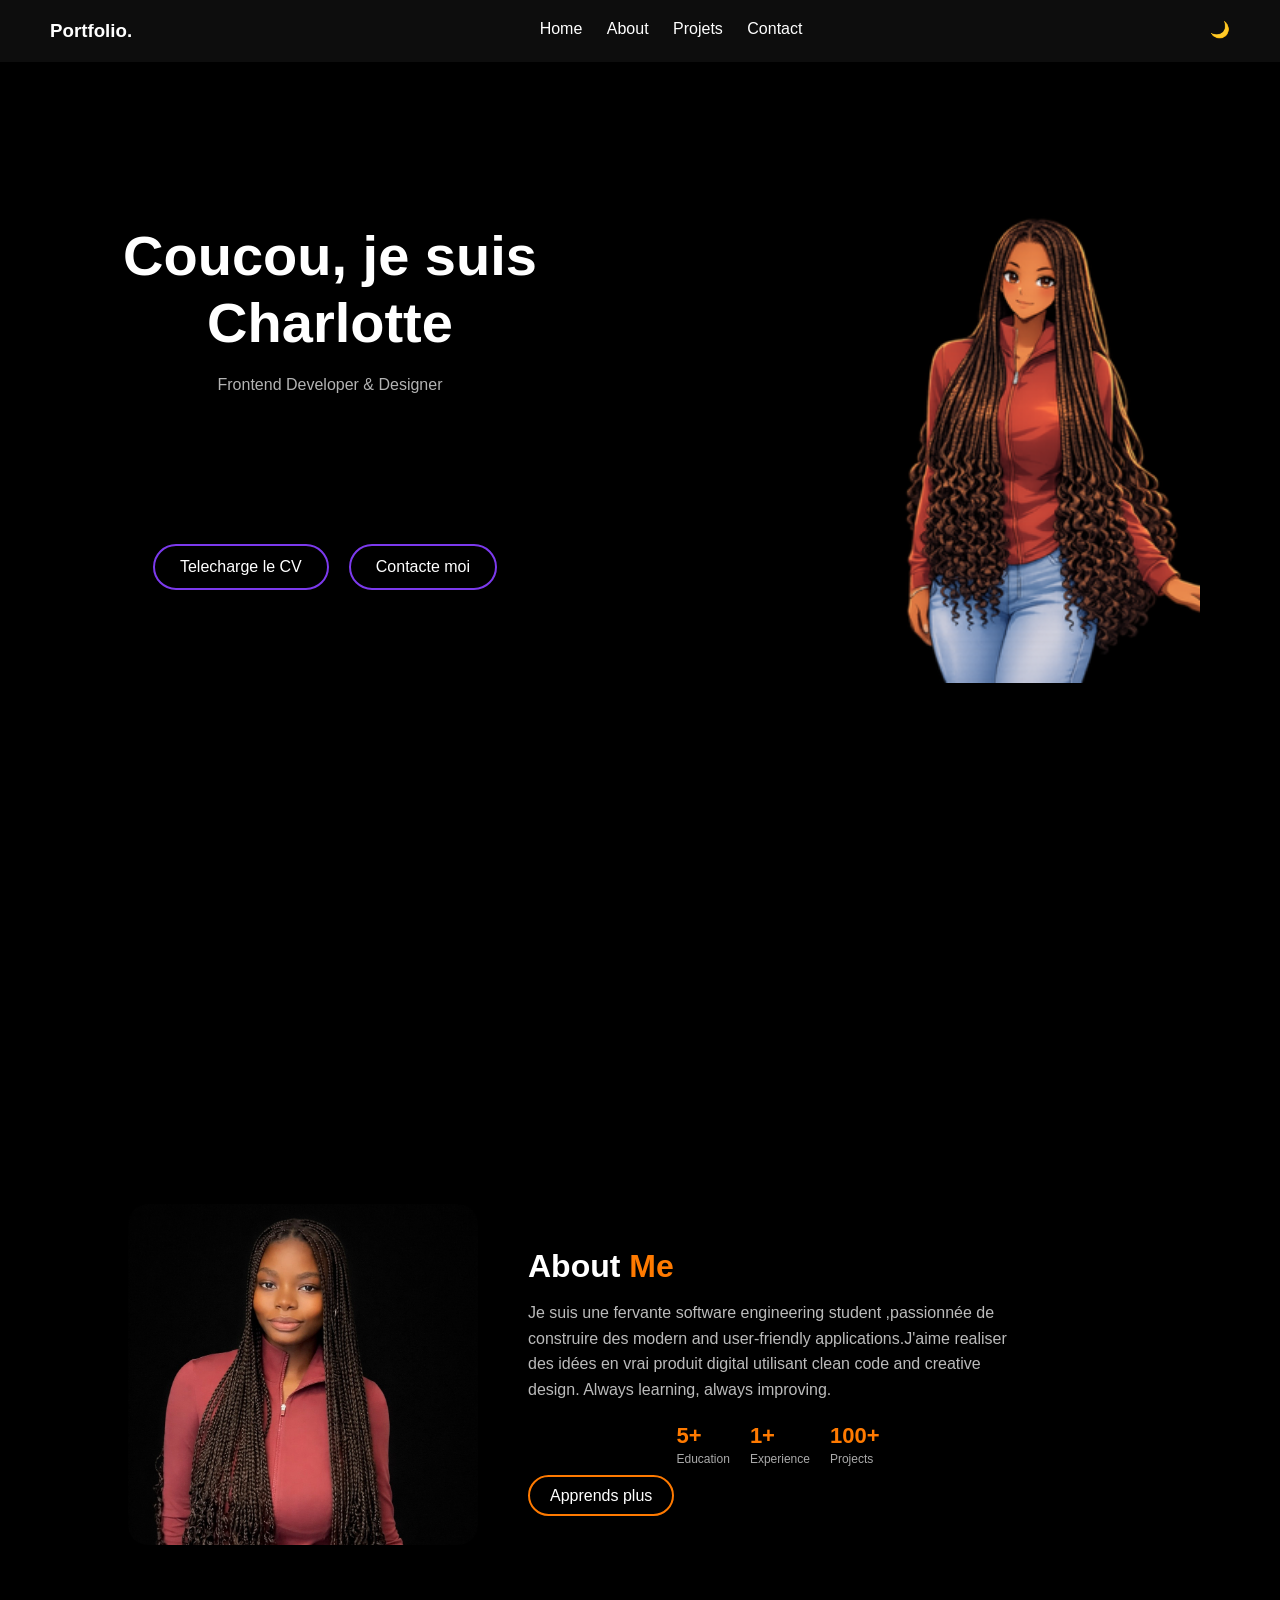
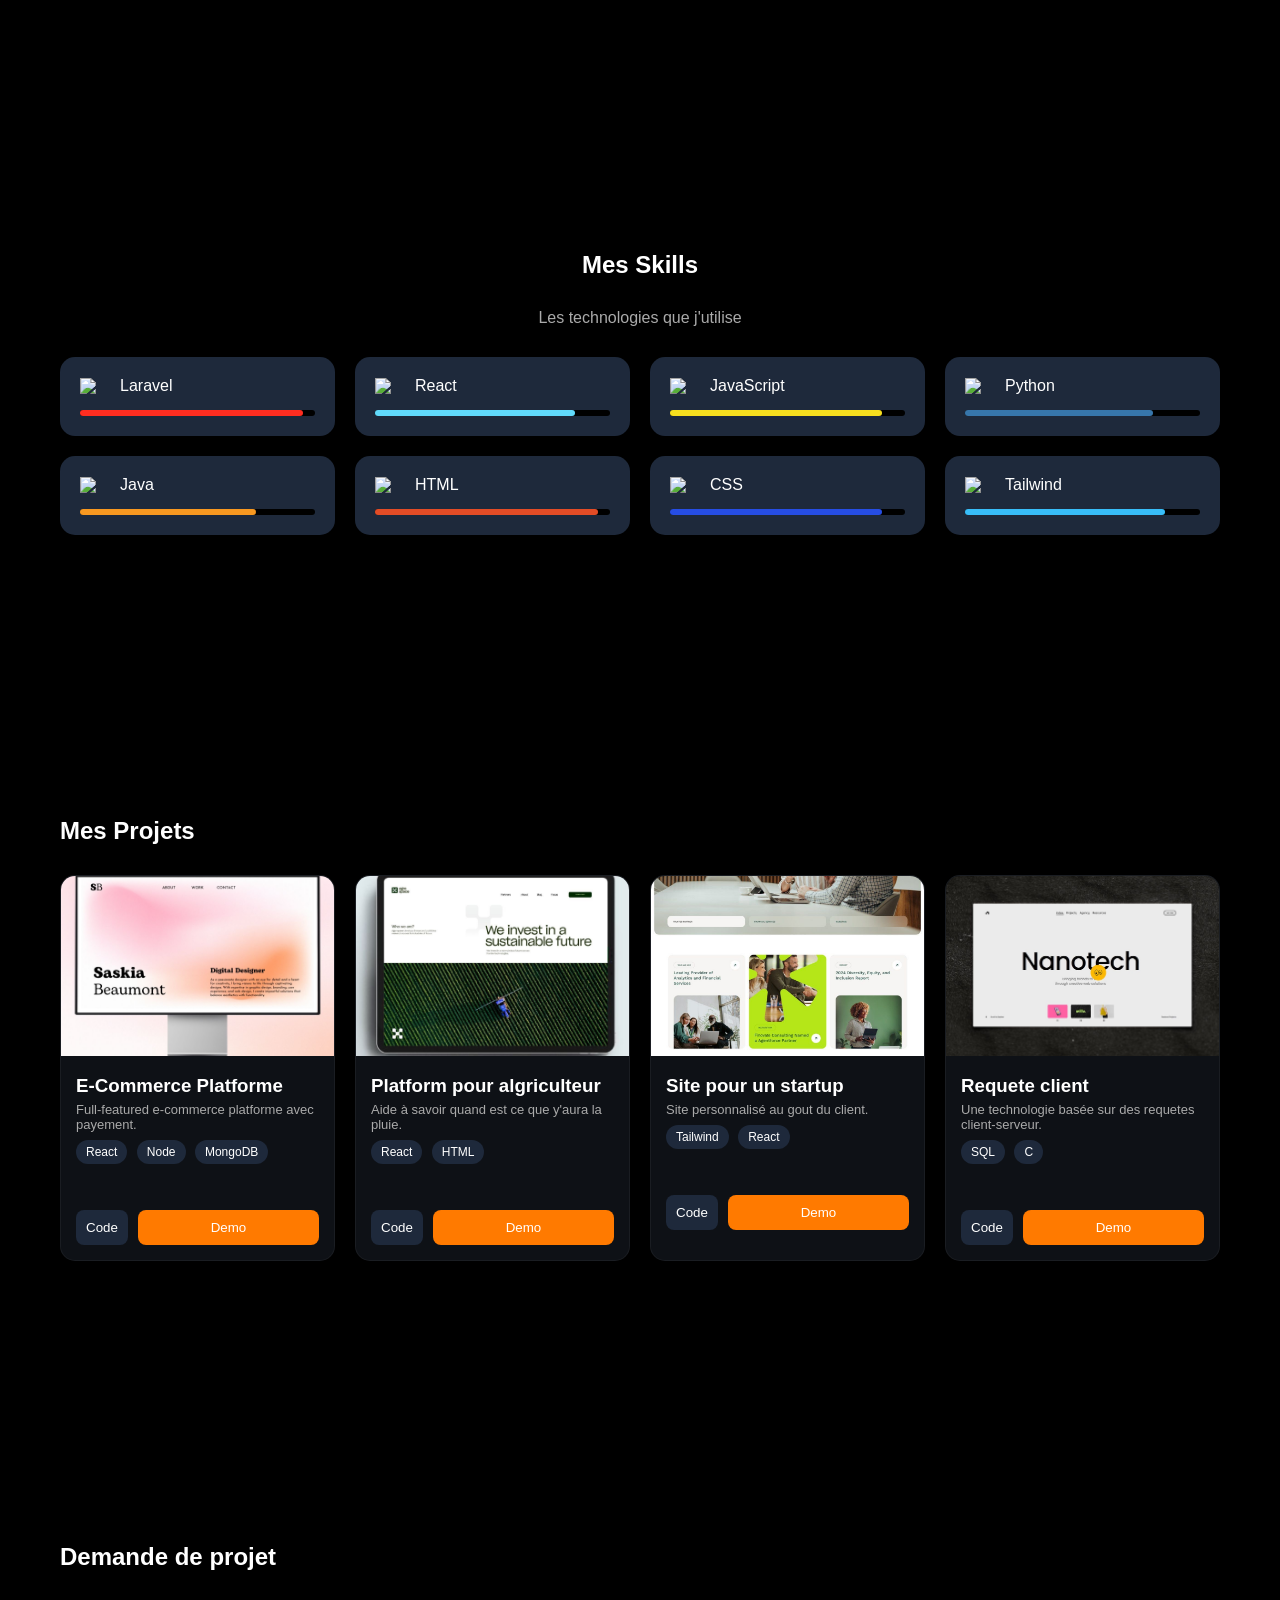
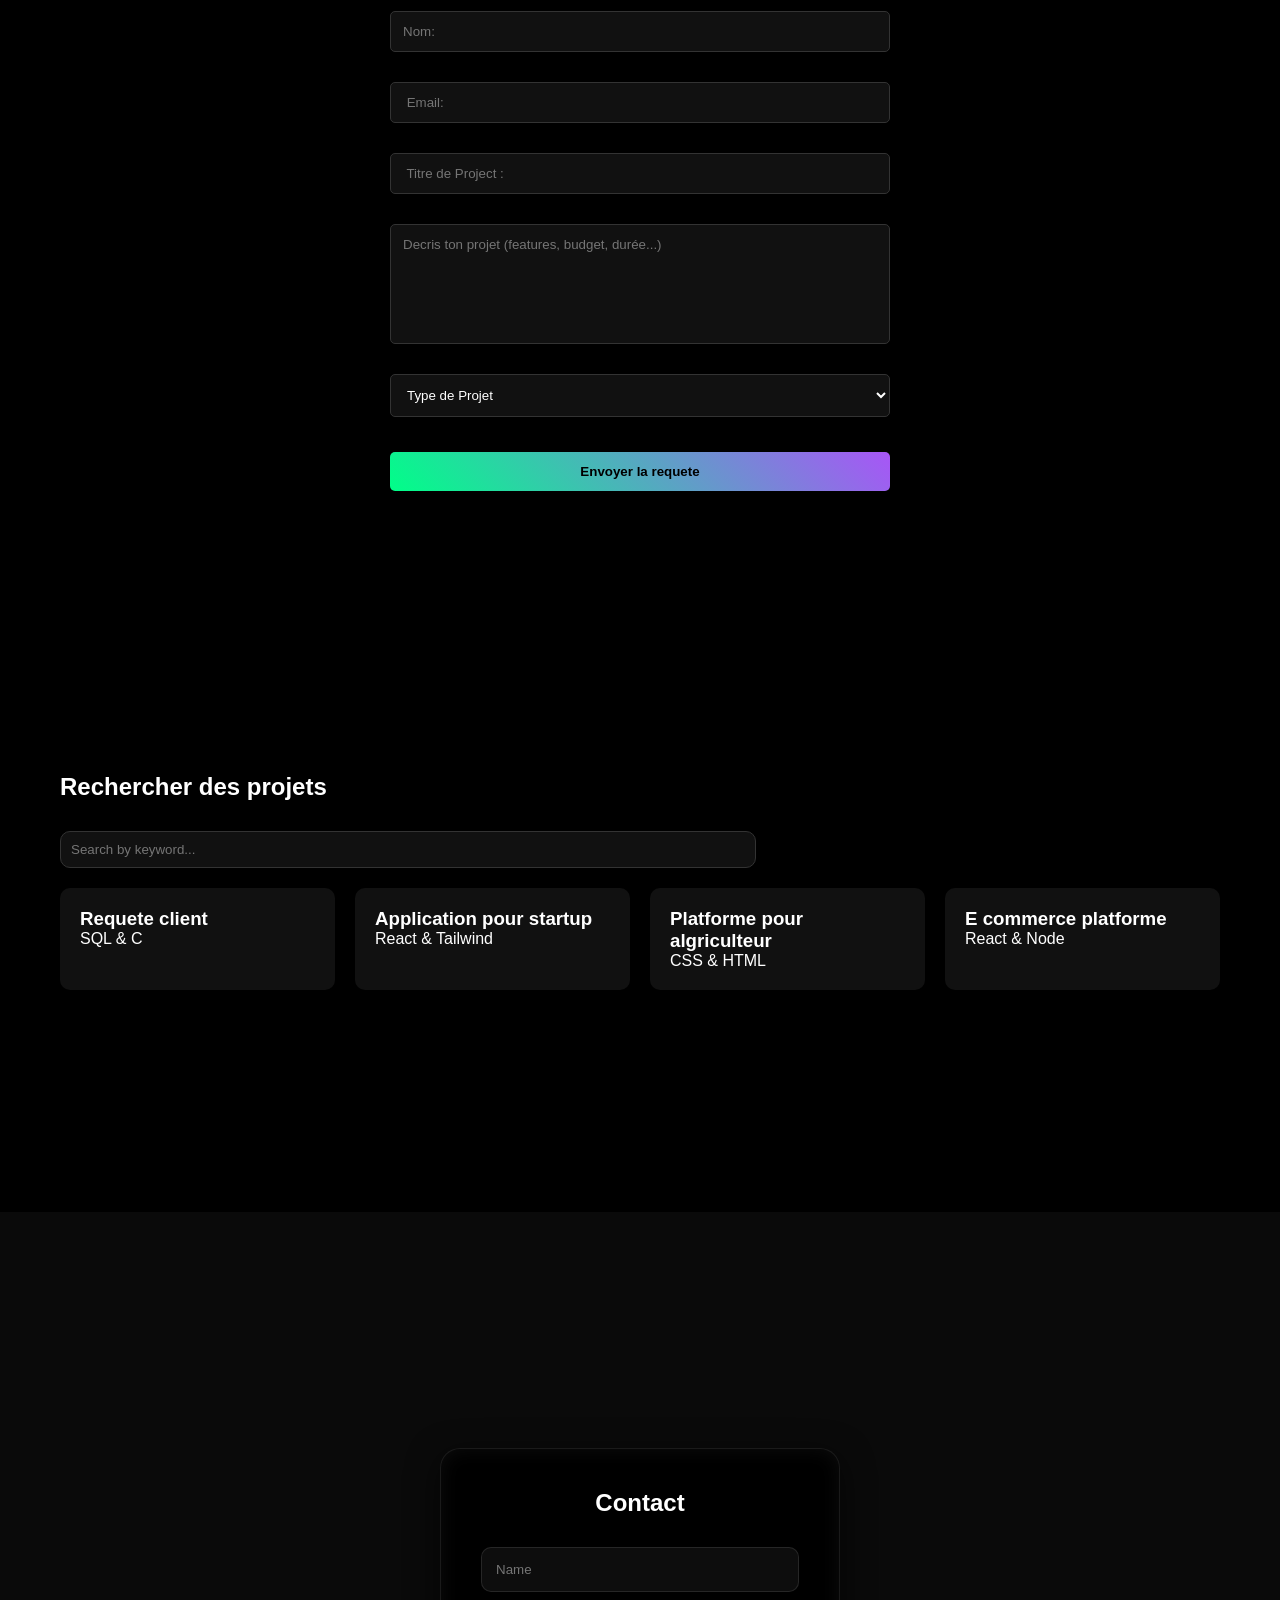
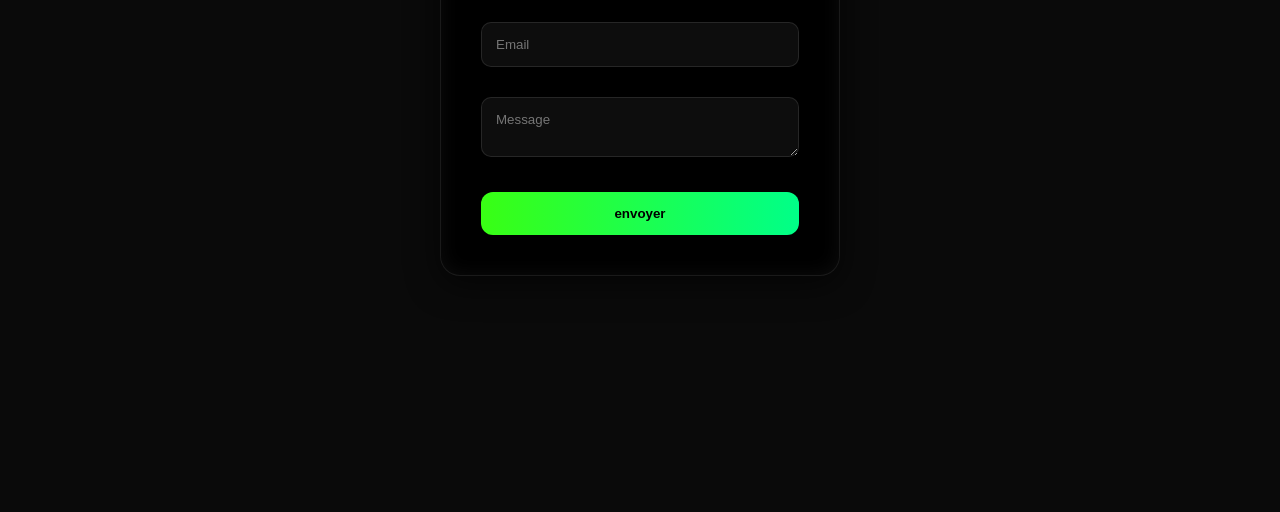
==== commit 4fcd07d7: "update changes" ====
--- a/index.html
+++ b/index.html
@@ -124,9 +124,15 @@
 
             .hero-btn {
                 flex-direction: column;
-                gap: 10px;
+                gap: 20px;
                 width: 100%;
                 align-items: center;
+            }
+
+            .btn {
+
+                width: 80%;
+                text-align: center;
             }
 
             .hero-btn a {
@@ -413,6 +419,8 @@
         /* BUTTONS */
         .buttons {
             display: flex;
+            justify-content: center;
+            gap: 20px;
             gap: 10px;
             margin-top: 50px;
         }
@@ -762,6 +770,18 @@
         .project:hover {
             box-shadow: 0 0 10px #a855f7;
         }
+
+        @media (max-width: 600px) {
+            .buttons {
+                flex-direction: column;
+                align-items: center;
+            }
+
+            .btn {
+                width: 80%;
+                text-align: center;
+            }
+        }
     </style>
 </head>
 
@@ -782,8 +802,10 @@
         <div class="hero-text">
             <h1>Coucou, je suis Charlotte</h1>
             <p>Frontend Developer & Designer</p>
-            <a href="files/cv_design_exact.pdf" class="btn btn-outline">Telecharge le CV</a>
-            <a href="contact.html" class="btn btn-outline">Contacte moi</a>
+            <div class="buttons">
+                <a href="files/cv_design_exact.pdf" class="btn btn-outline">Telecharge le CV</a>
+                <a href="contact.html" class="btn btn-outline">Contacte moi</a>
+            </div>
         </div>
         <img src="images/image0.png">
     </section>
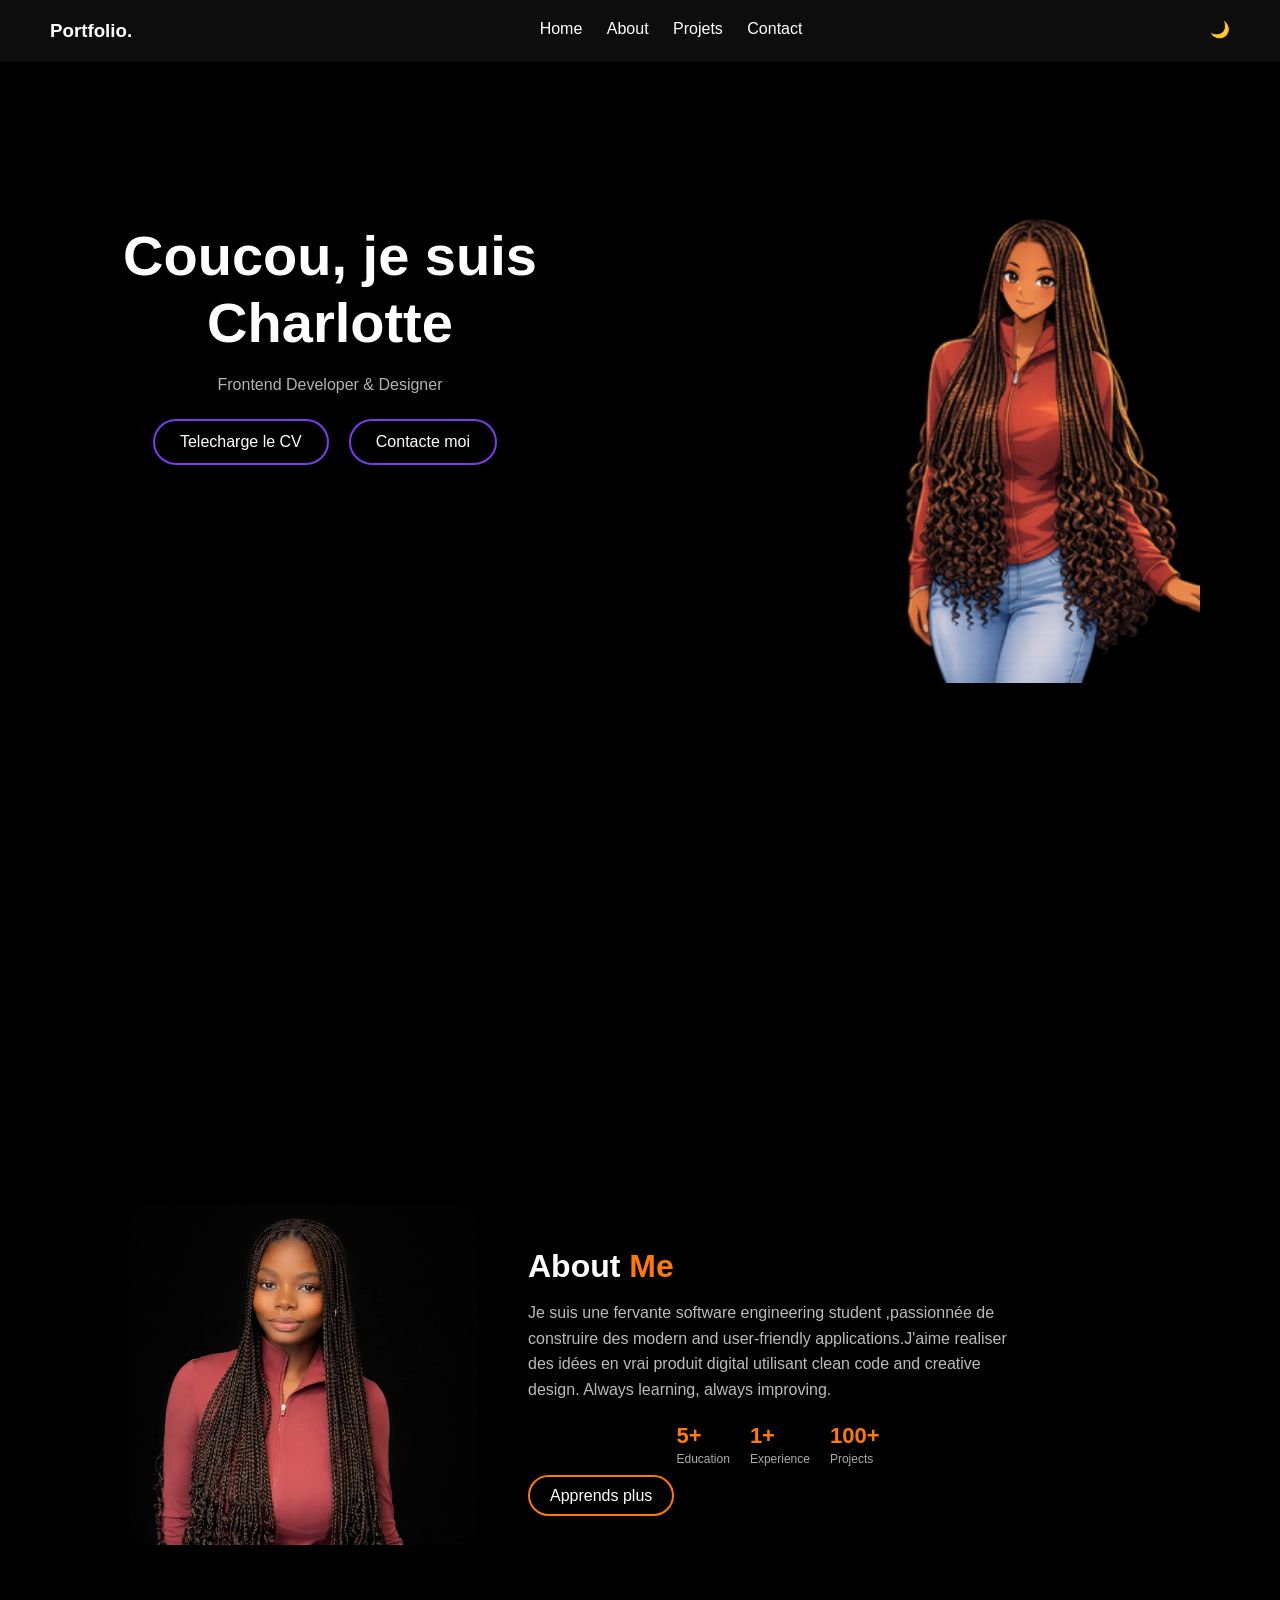
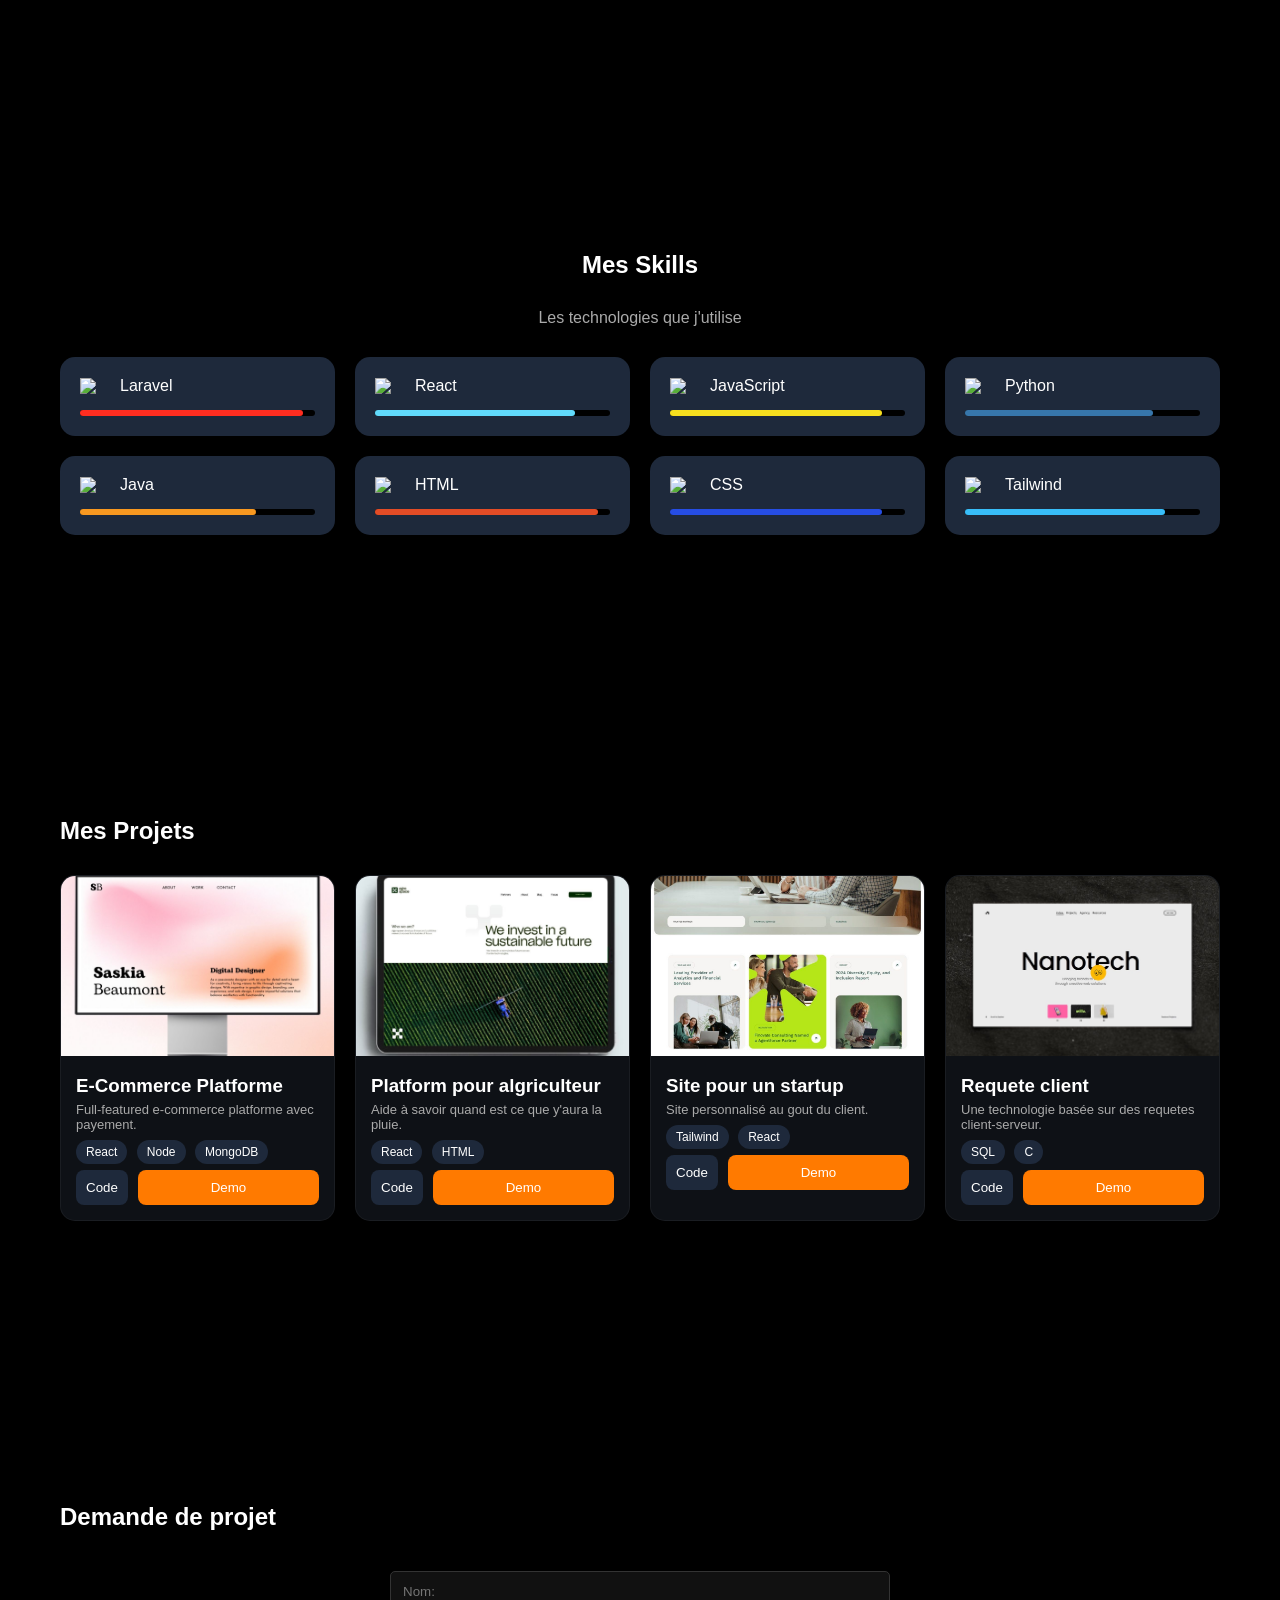
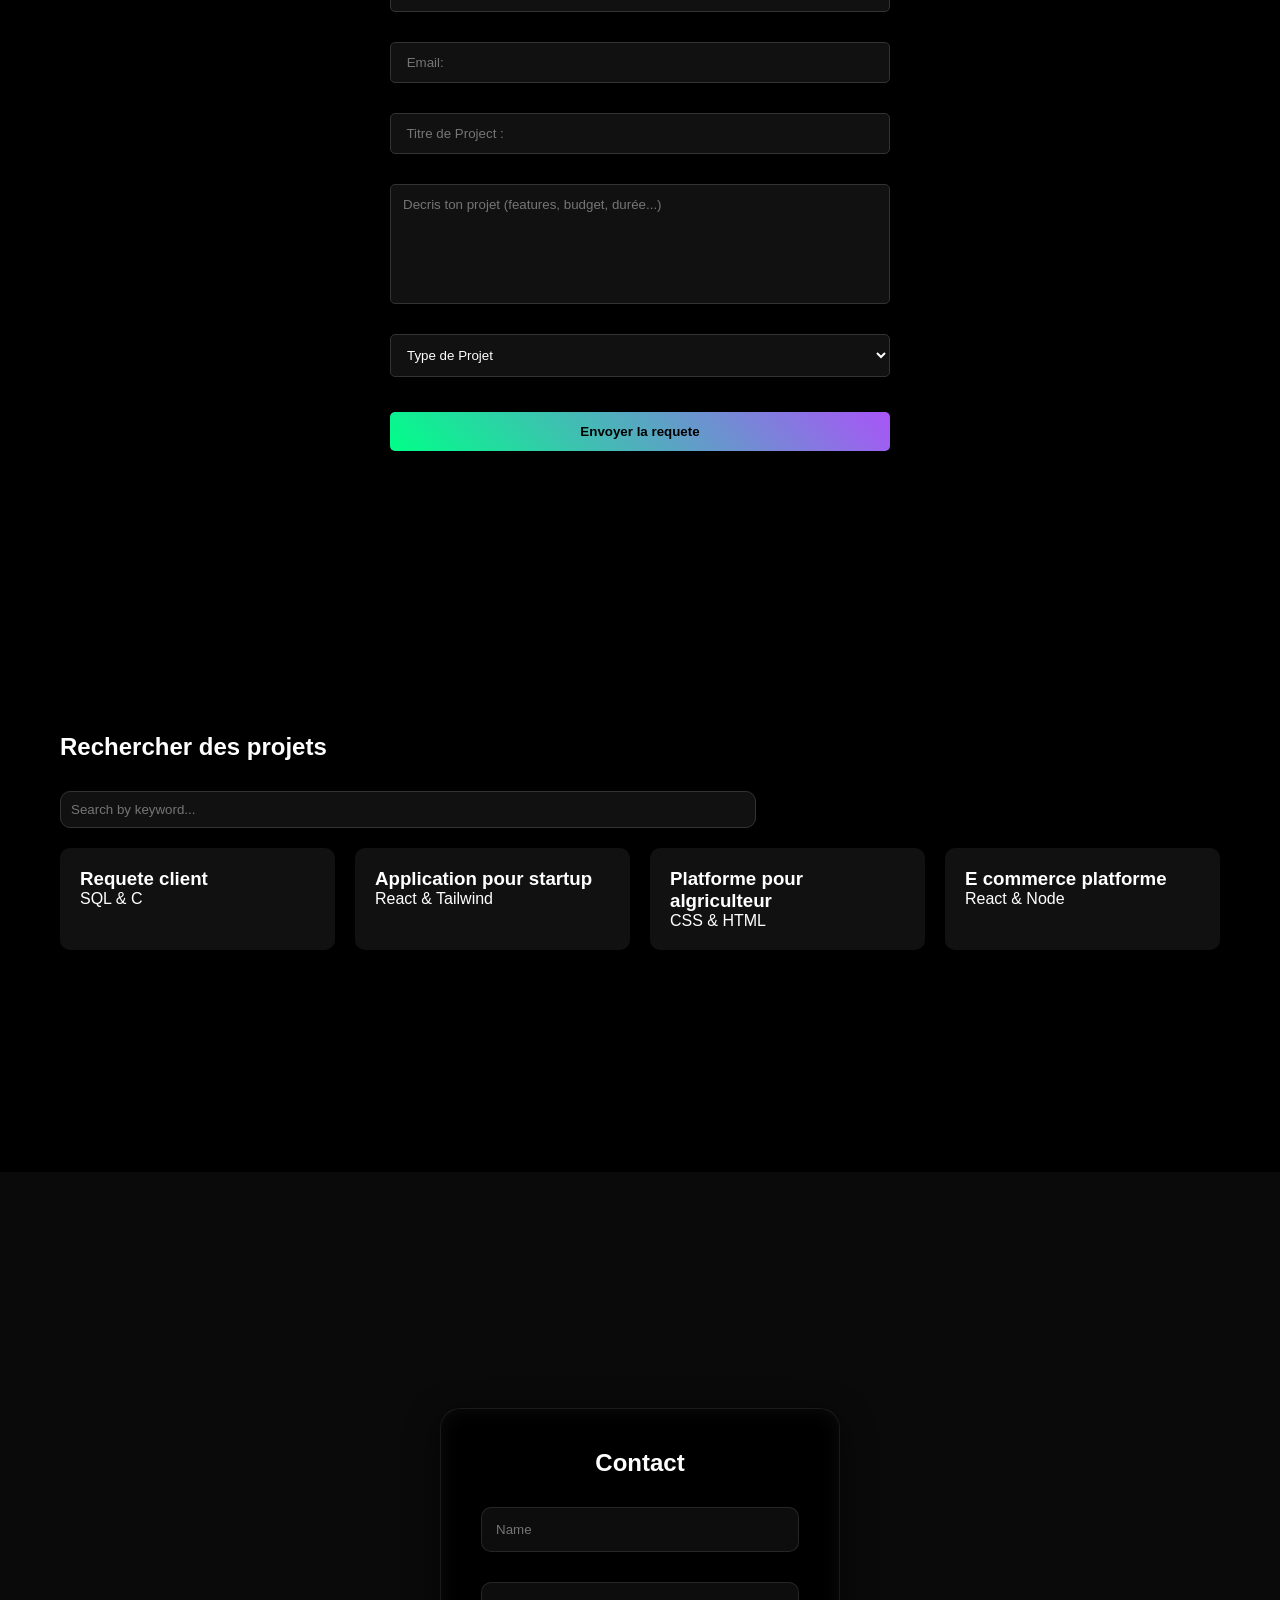
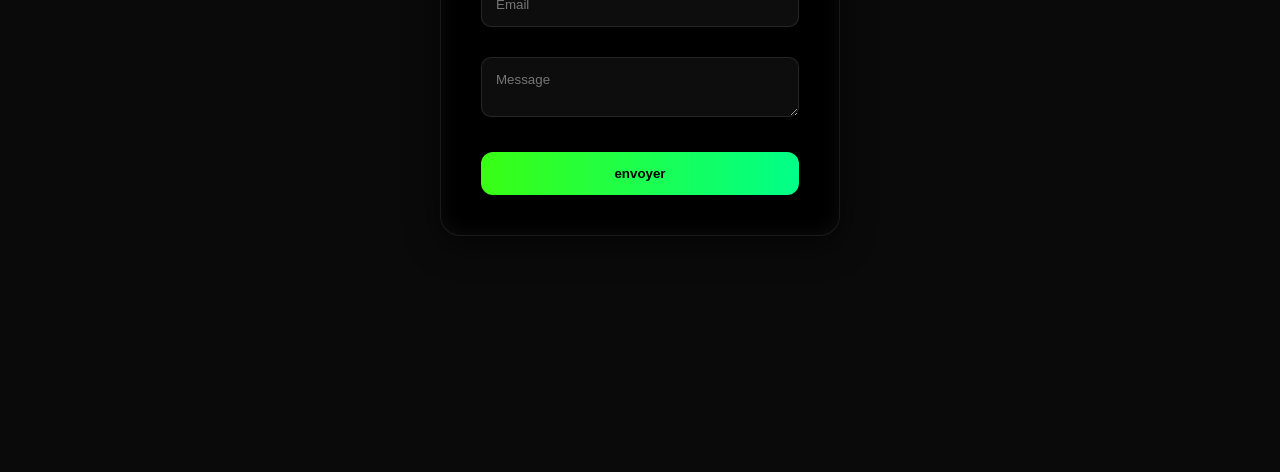
==== commit e90fb9b4: "update changes" ====
--- a/index.html
+++ b/index.html
@@ -53,7 +53,9 @@
 
         .toggle {
             cursor: pointer;
-        }
+
+        }
+
 
         /* HERO */
         .hero {
@@ -93,7 +95,7 @@
             border: none;
             cursor: pointer;
             margin-right: 10px;
-            margin-top: 100px;
+            margin-top: 10px;
             text-decoration: none;
 
         }
@@ -420,9 +422,9 @@
         .buttons {
             display: flex;
             justify-content: center;
-            gap: 20px;
+
             gap: 10px;
-            margin-top: 50px;
+            margin-top: 10px;
         }
 
         .btn-dark {
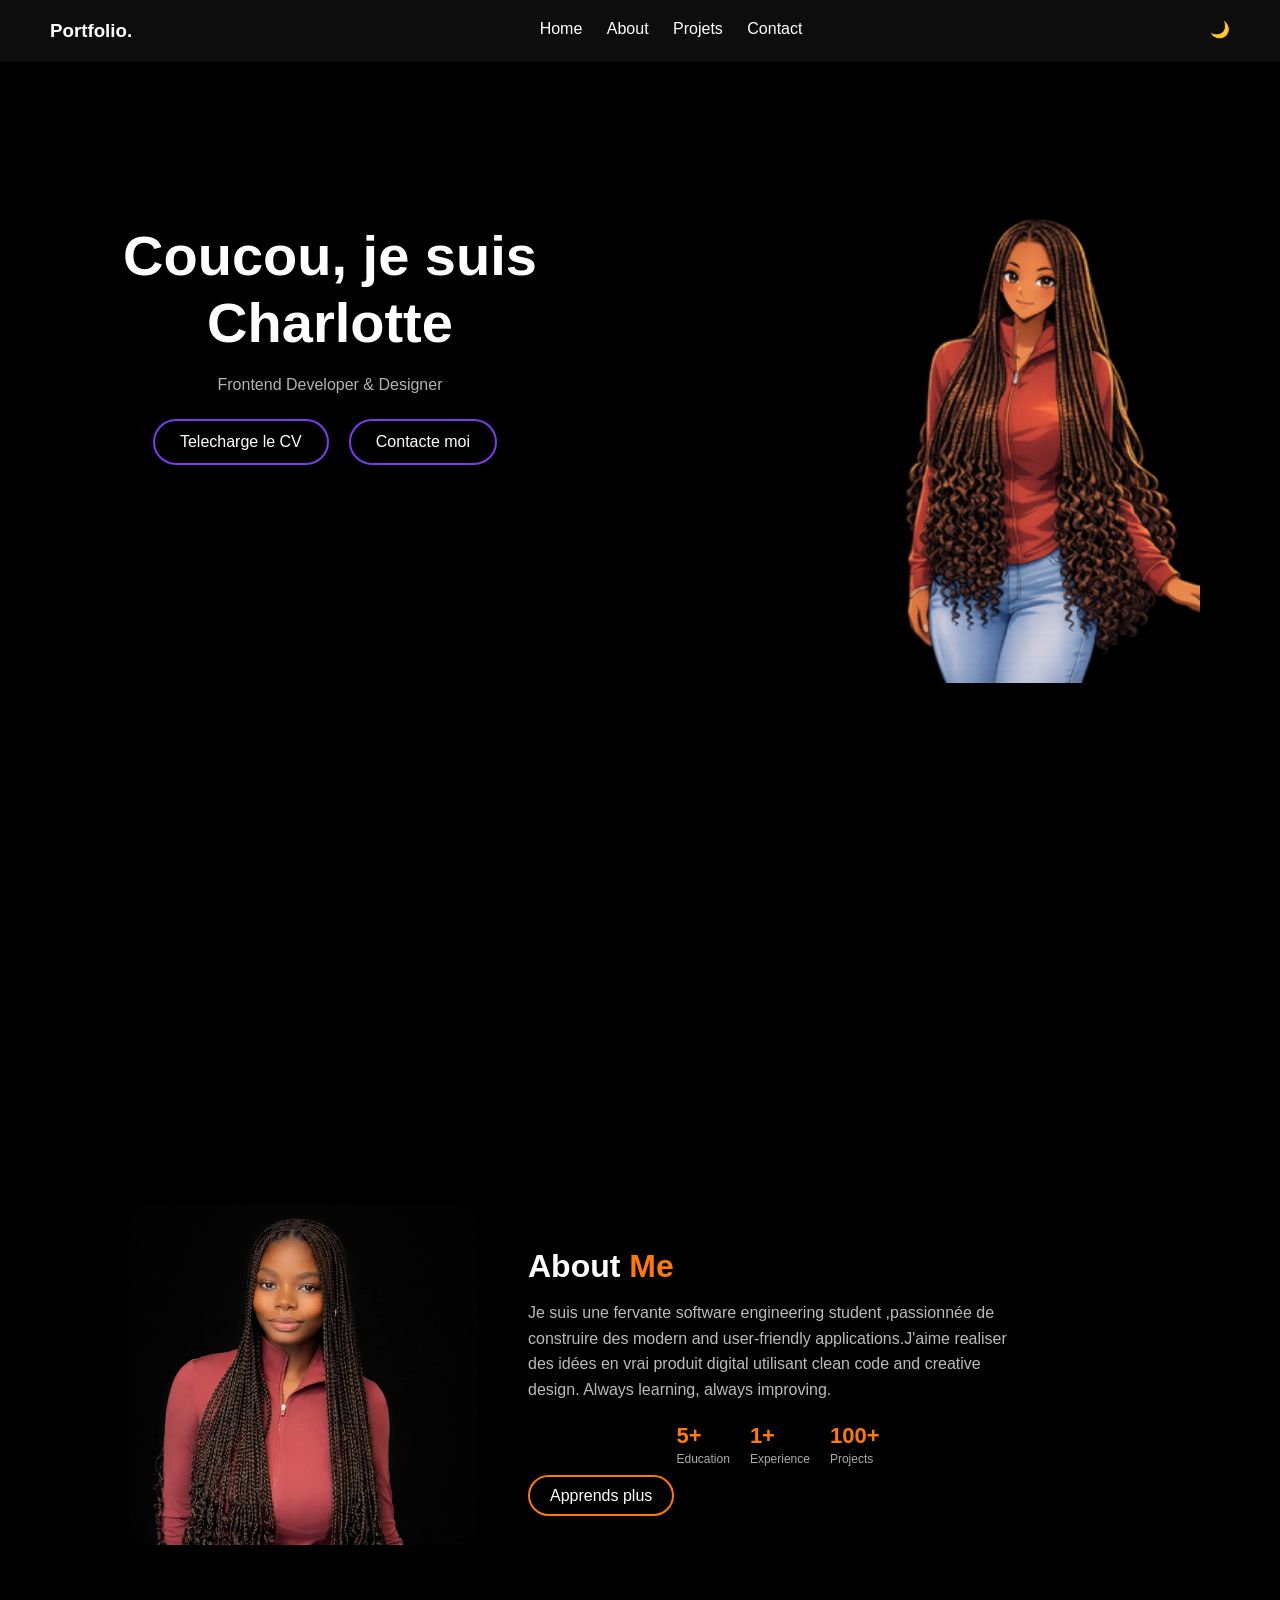
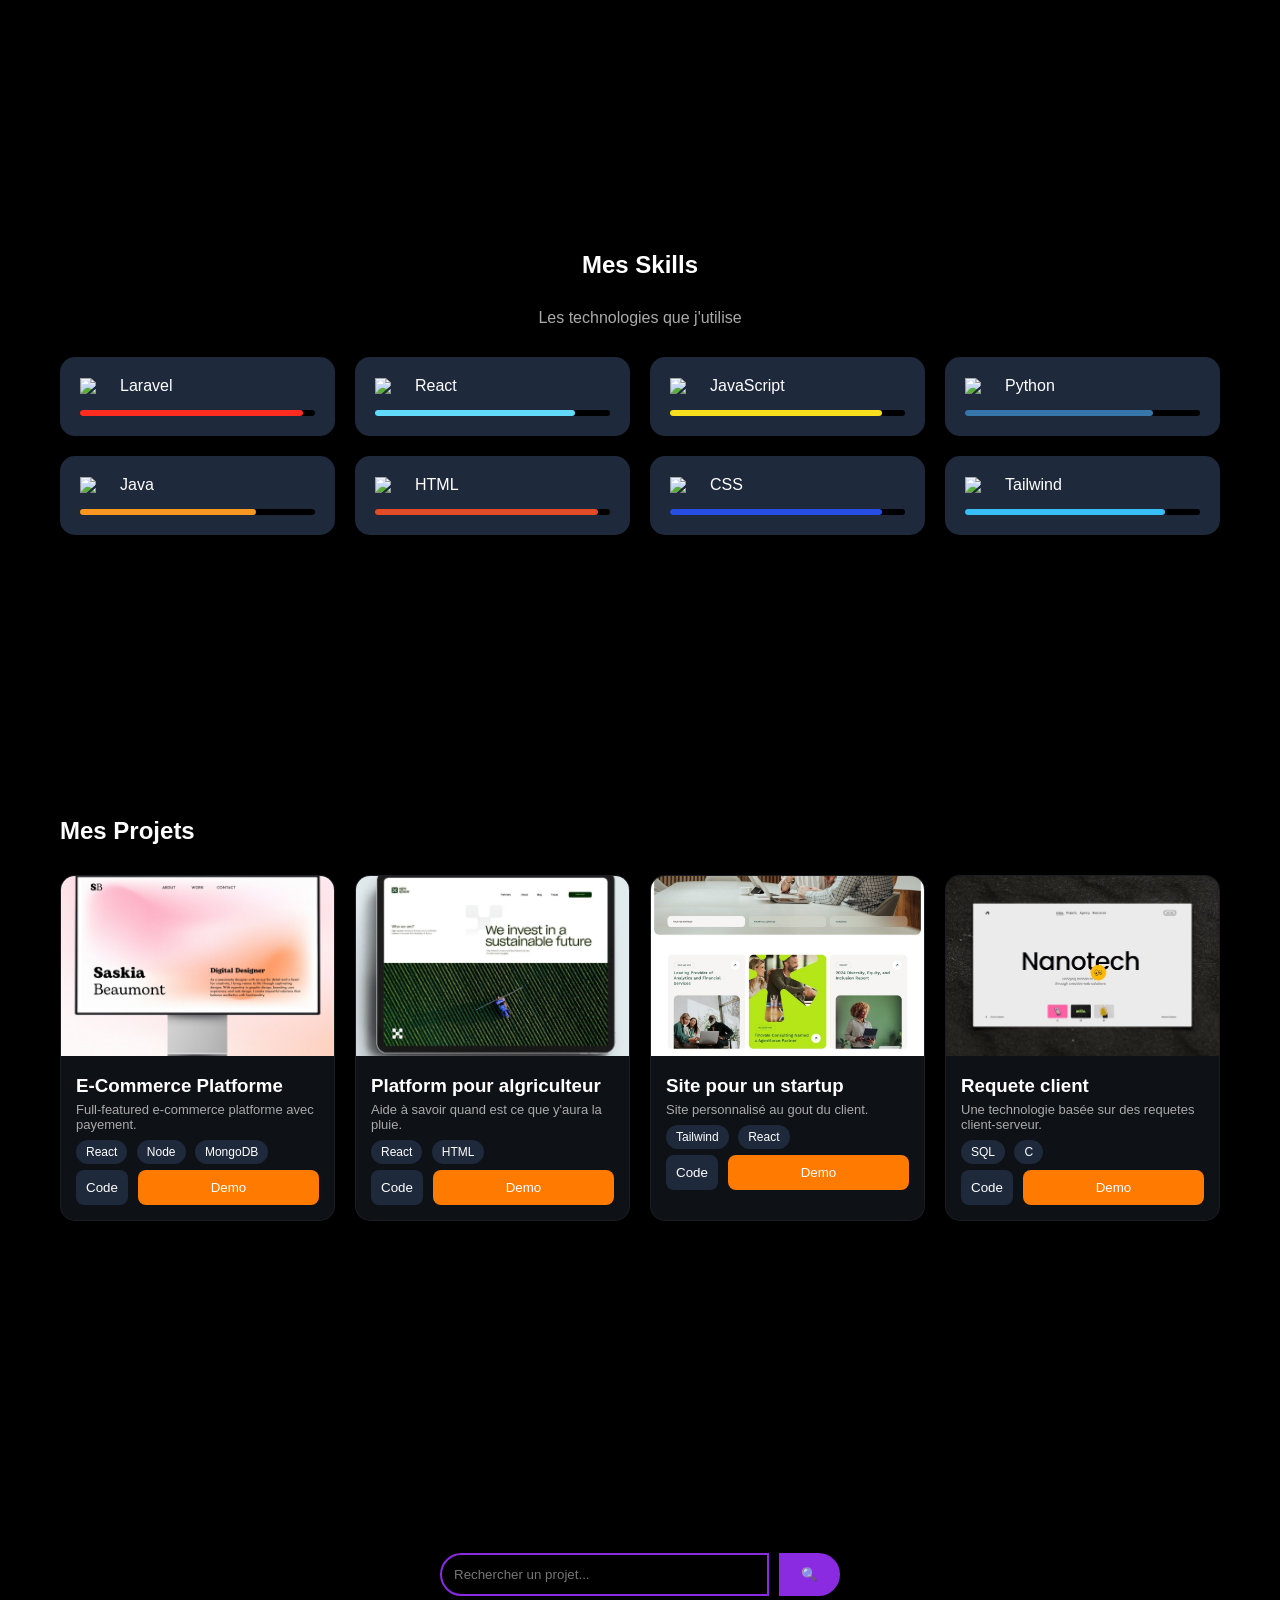
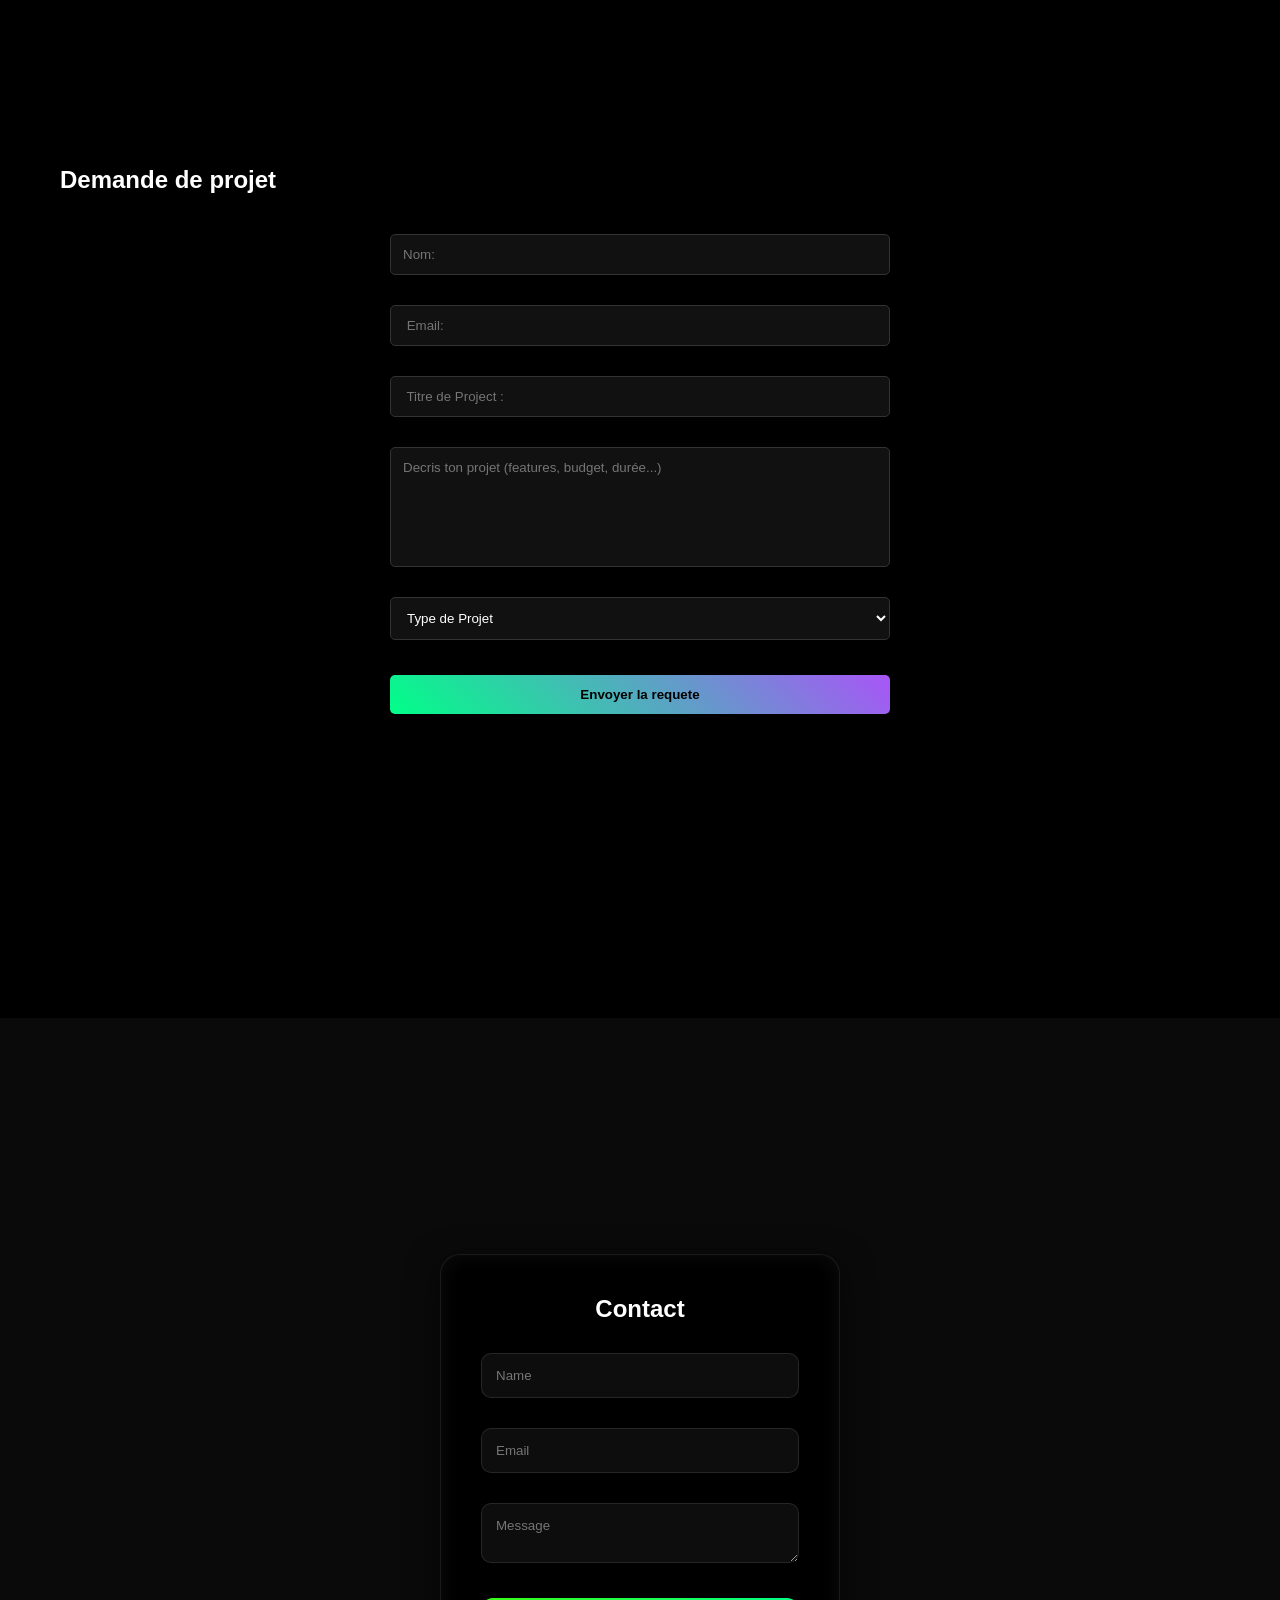
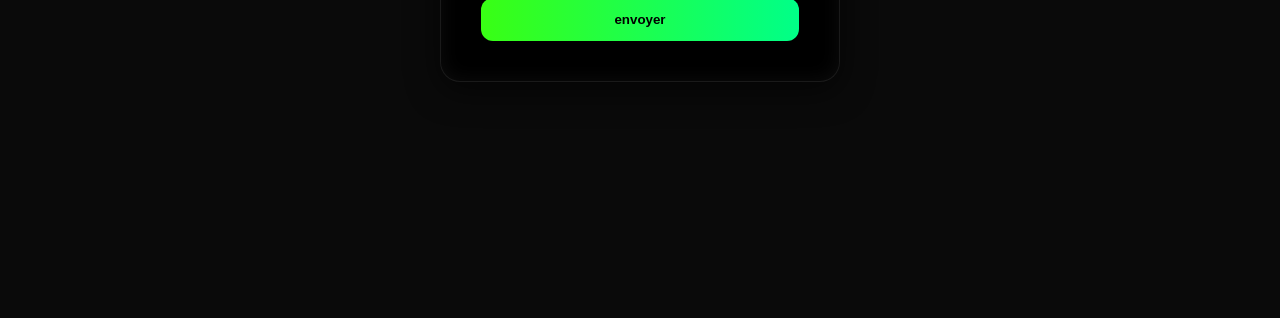
==== commit e18c26b0: "update changes" ====
--- a/index.html
+++ b/index.html
@@ -783,6 +783,33 @@
                 width: 80%;
                 text-align: center;
             }
+        }
+
+        .search-bar {
+            display: flex;
+            justify-content: center;
+            margin: 50px auto;
+            width: 100%;
+            max-width: 400px;
+        }
+
+        .search-bar input {
+            flex: 1;
+            padding: 12px;
+            border-radius: 25px 0 0 25px;
+            border: 2px solid #8a2be2;
+            outline: none;
+            background: transparent;
+            color: white;
+        }
+
+        .search-bar button {
+            padding: 12px 20px;
+            border-radius: 0 25px 25px 0;
+            border: 2px solid #8a2be2;
+            background: #8a2be2;
+            color: white;
+            cursor: pointer;
         }
     </style>
 </head>
@@ -1036,6 +1063,13 @@
     </section>
 
     <div class="section-divider"></div>
+    <!-- ===== PROJECT SEARCH ===== -->
+    <section class="section">
+        <form class="search-bar" action="search.php" method="GET">
+            <input type="text" name="q" placeholder="Rechercher un projet..." required>
+            <button type="submit">🔍</button>
+        </form>
+    </section>
     <section class="section">
         <h2>Demande de projet</h2>
 
@@ -1059,36 +1093,7 @@
     </section>
 
     <div class="section-divider"></div>
-    <!-- ===== PROJECT SEARCH ===== -->
-    <section class="section">
-        <h2>Rechercher des projets</h2>
-
-        <input type="text" id="search" placeholder="Search by keyword...">
-
-        <div class="projects">
-
-            <div class="project" data-name="portfolio website html css">
-                <h3>Requete client</h3>
-                <p>SQL & C</p>
-            </div>
-
-            <div class="project" data-name="todo app javascript">
-                <h3>Application pour startup</h3>
-                <p>React & Tailwind</p>
-            </div>
-
-            <div class="project" data-name="data analysis python pandas">
-                <h3>Platforme pour algriculteur</h3>
-                <p>CSS & HTML</p>
-            </div>
-
-            <div class="project" data-name="api backend express node">
-                <h3>E commerce platforme</h3>
-                <p>React & Node</p>
-            </div>
-
-        </div>
-    </section>
+
 
     <div class="section-divider"></div>
 
@@ -1123,17 +1128,9 @@
         document.querySelectorAll('.section-divider').forEach(el => {
             const top = el.getBoundingClientRect().top;
             if (top < window.innerHeight - 50) { el.classList.add('show'); }
-        }); const
-            search = document.getElementById("search"); const projects = document.querySelectorAll(".project");
-        search.addEventListener("keyup", () => {
-            let value = search.value.toLowerCase();
-
-            projects.forEach(project => {
-                let name = project.dataset.name;
-                project.style.display = name.includes(value) ? "block" : "none";
-            });
         });
 
+
     </script>
 
 </body>
